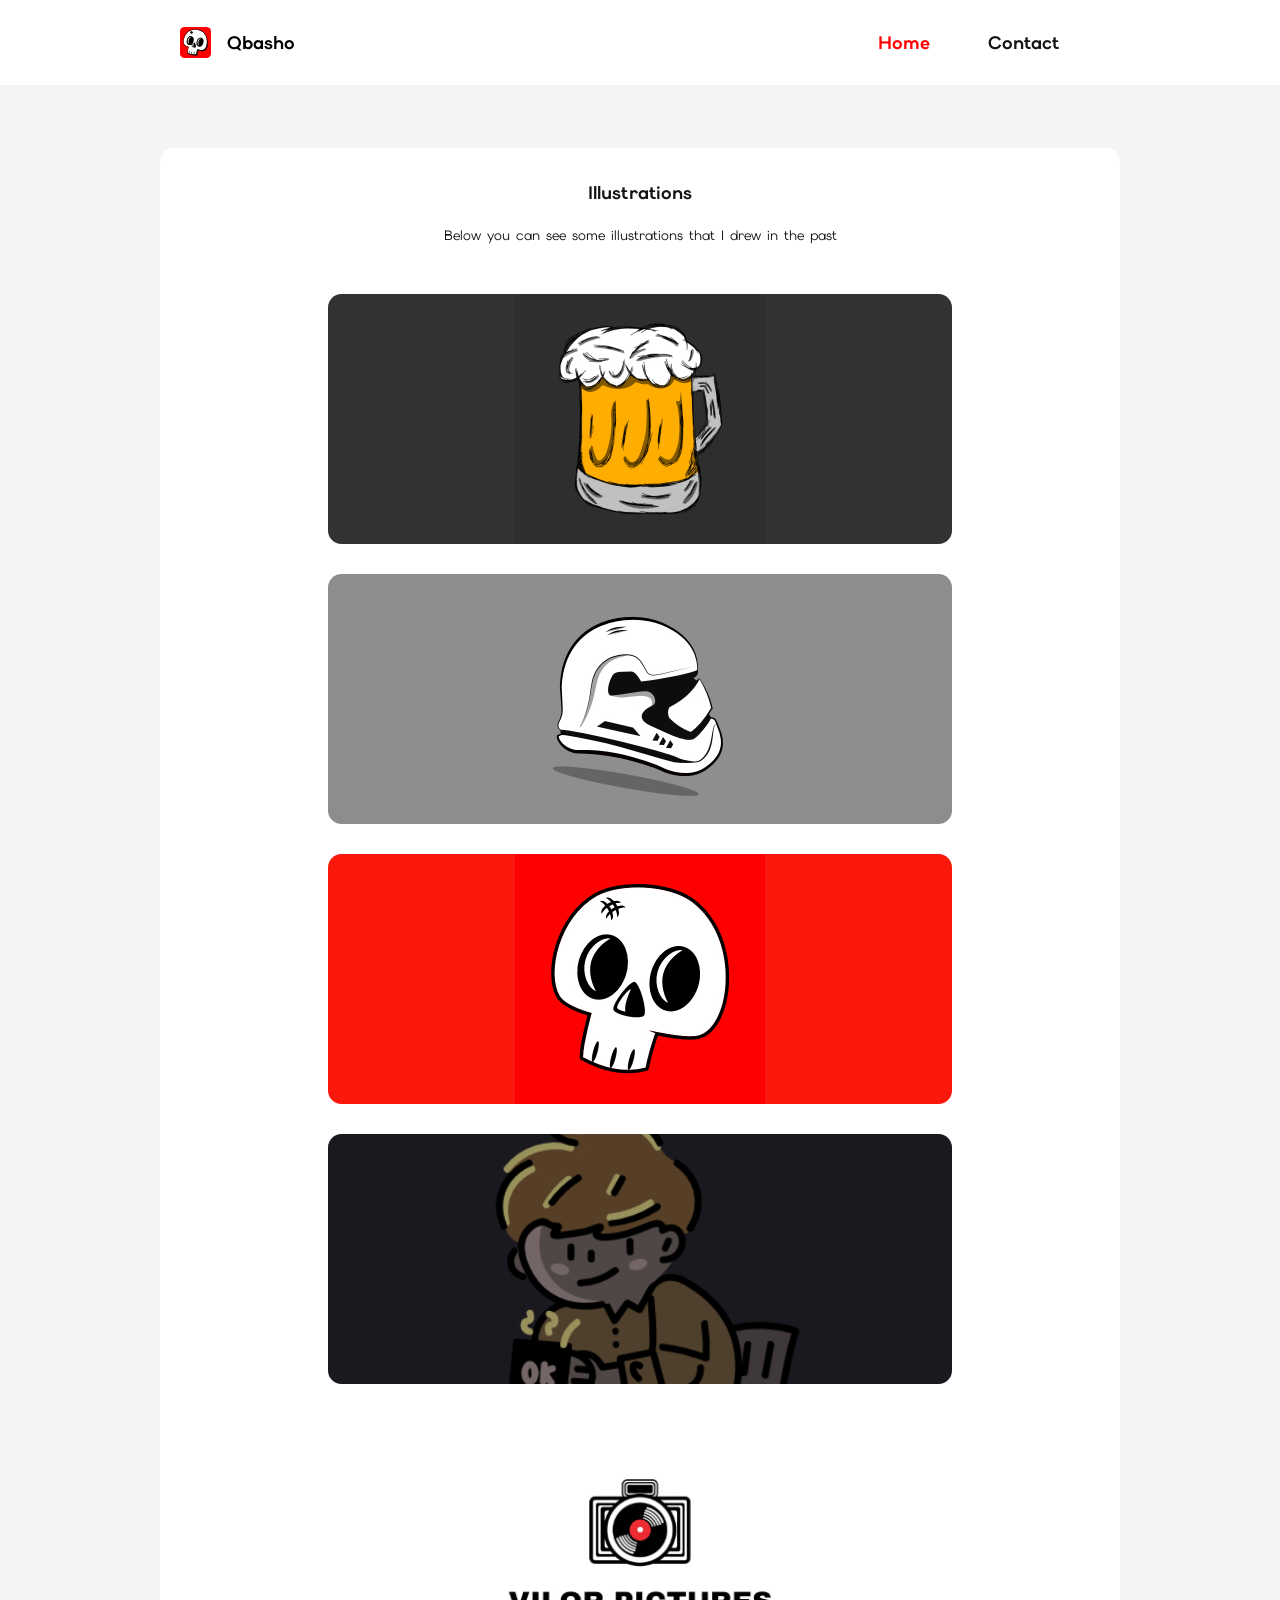
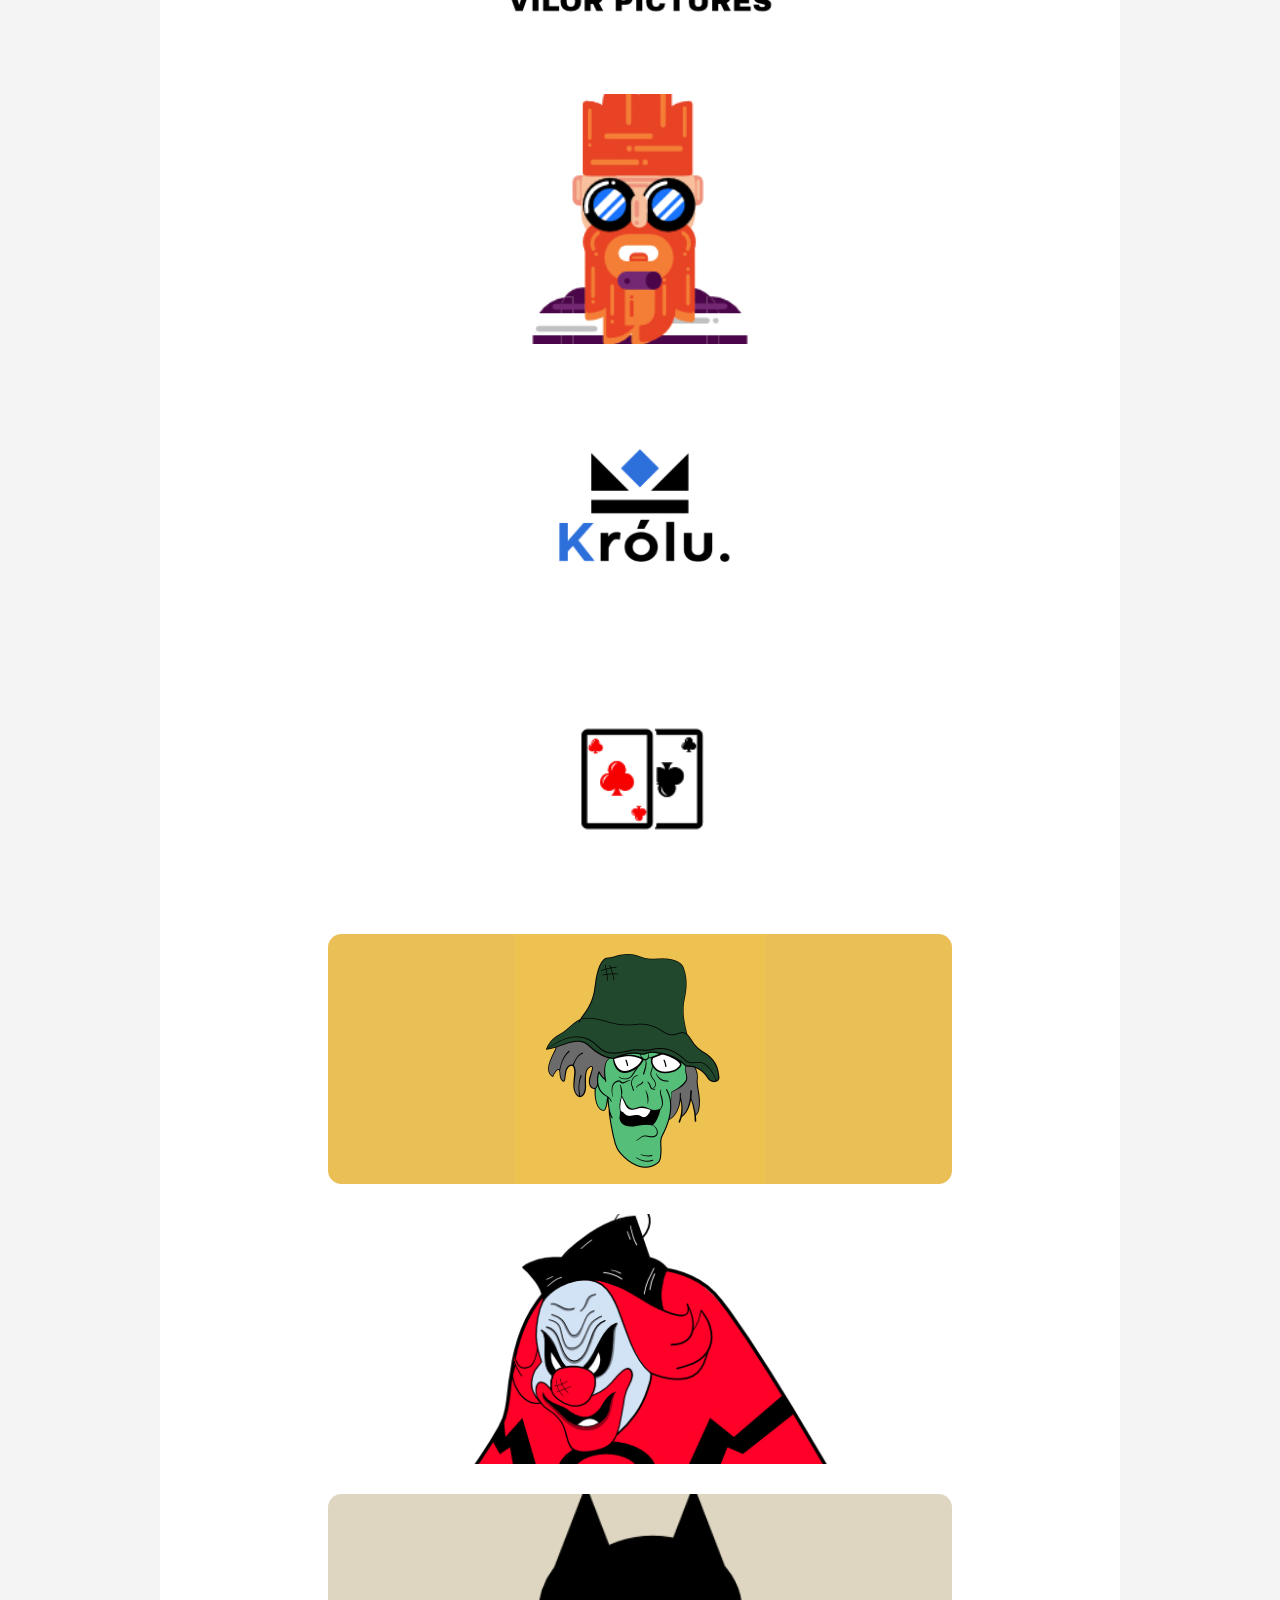
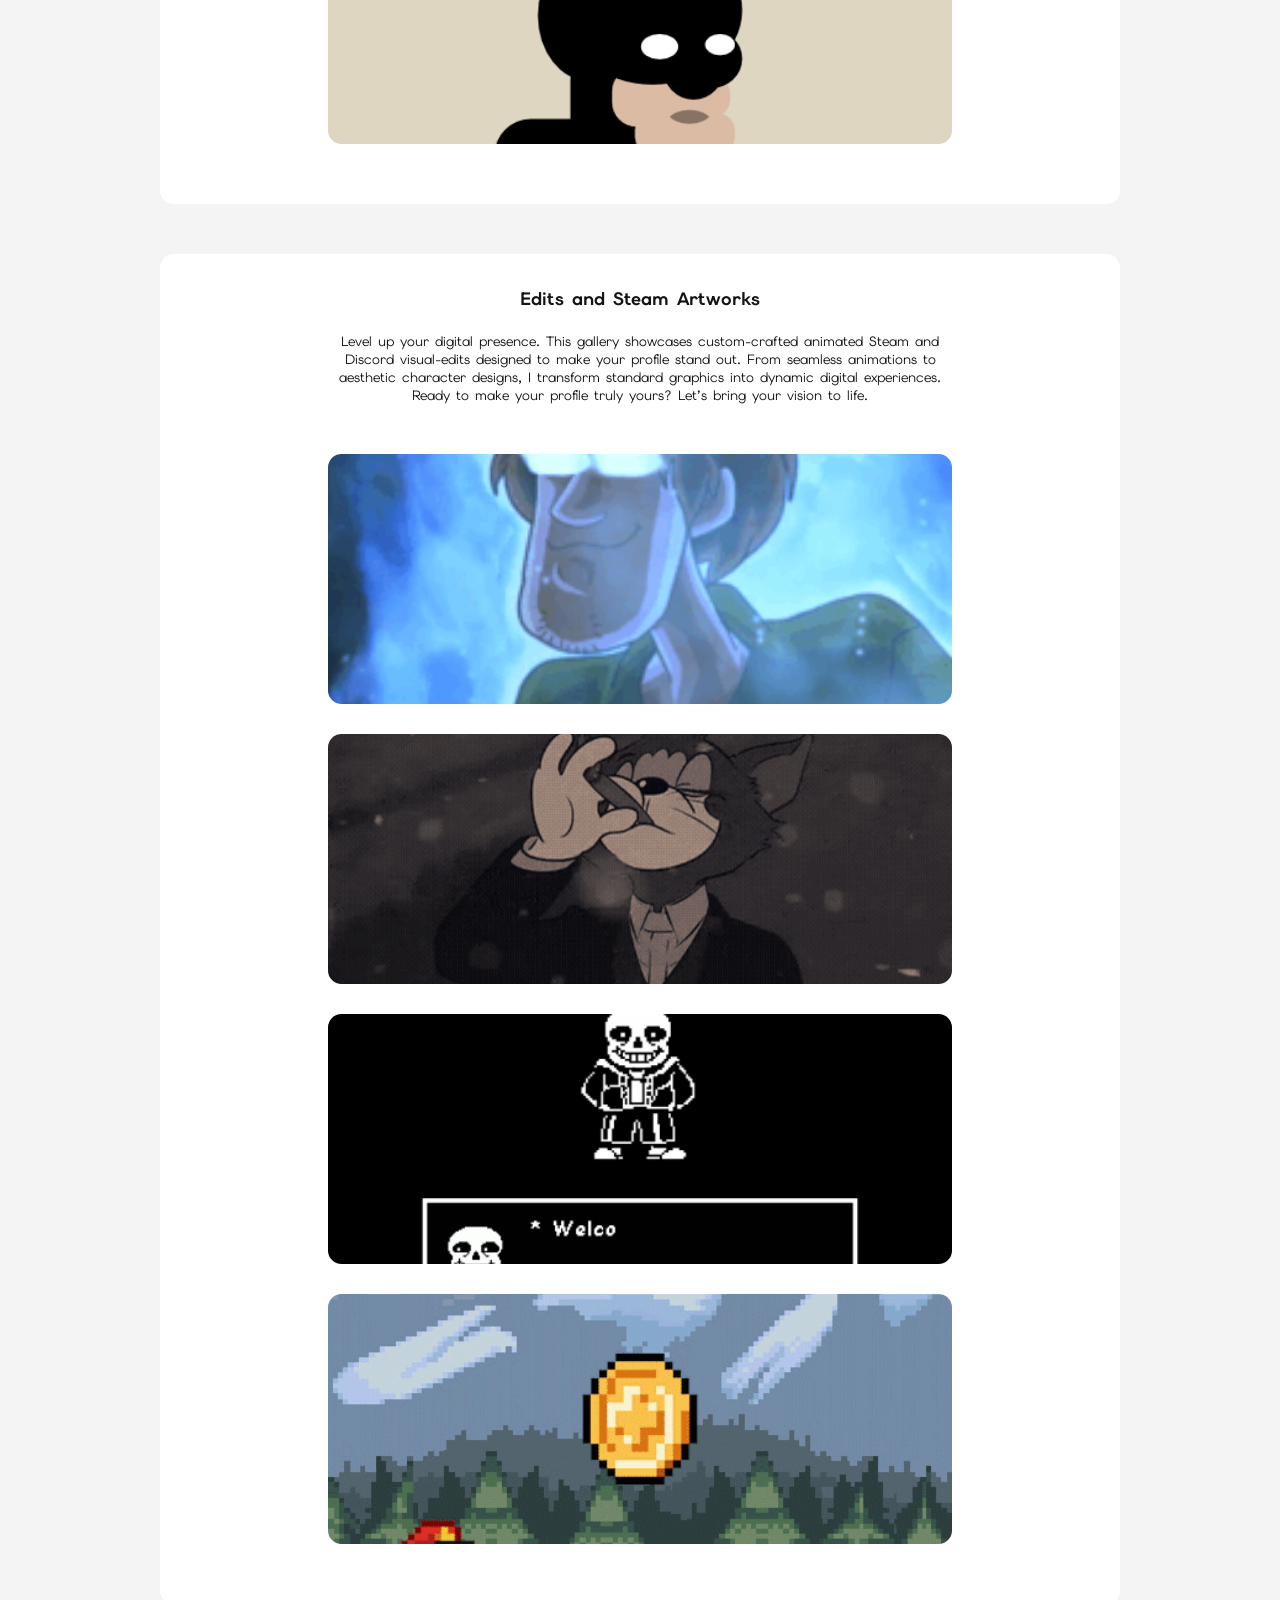
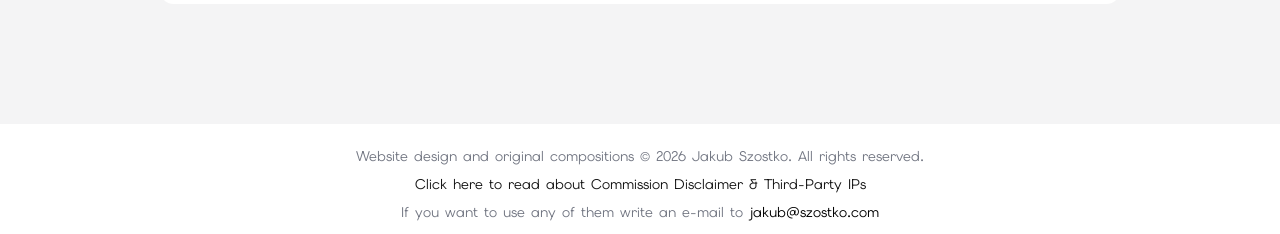
==== index.html @ fe302f58 "v1.0" ====
<!DOCTYPE html>
<html lang="en">
    <head>
        <title>Qbasho | Portfolio</title>
        <link rel="shortcut icon" href="./assets/icon2.svg">
        <link rel="preconnect" href="https://fonts.googleapis.com">
        <link rel="preconnect" href="https://fonts.gstatic.com" crossorigin>
        <link href="https://fonts.googleapis.com/css2?family=Elms+Sans:ital,wght@0,100..900;1,100..900&display=swap" rel="stylesheet">
        <link href="./assets/style.css" rel="stylesheet">
    </head>
    <body>
        <header class="header">
            <div class="brand-group">
                <img src="./assets/icon2.svg" class="logo">
                <a class="brand-name" style="font-weight: bold;">Qbasho</a>
            </div>
            <nav class="nav-links">
                <a class="navbar active margin" href="./index.html">Home</a>
                <a class="margin" href="./contact.html">Contact</a>
            </nav>
        </header>
        <div id="page-container">   
            <div id="content-wrap">
                <div class="background">
                    <h1 class="title">Illustrations</h1>
                    <p class="title">Below you can see some illustrations that I drew in the past</p>
                    <div class="album">
                        <img loading="lazy" src="./assets/album/beer.jpg" style="background-color: #323232; object-fit: contain;">
                        <img loading="lazy" src="./assets/album/stormtrooper.jpg" style="background-color: #8D8D8D; object-fit: contain;">
                        <img loading="lazy" src="./assets/album/qbasho.jpg" style="object-fit: contain; background-color: #FA170C;">
                        <img loading="lazy" src="./assets/album/ok.jpg">
                        <img loading="lazy" src="./assets/album/vilor.jpg">
                        <img loading="lazy" src="./assets/album/stevie.jpg">
                        <img loading="lazy" src="./assets/album/krolu.jpg">
                        <img loading="lazy" src="./assets/album/cards.jpg">
                        <img loading="lazy" src="./assets/album/Hyde.jpg" style="background-color: #EAC056; object-fit: contain;">
                        <img loading="lazy" src="./assets/album/claun.jpg">
                        <img loading="lazy" src="./assets/album/batman.jpg">
                    </div>
                </div>
                <div class="background">
                    <h1 class="title">Edits and Steam Artworks</h1>
                    <p class="title">Level up your digital presence. This gallery showcases custom-crafted animated Steam and Discord visual-edits designed to make your profile stand out. From seamless animations to aesthetic character designs, I transform standard graphics into dynamic digital experiences. Ready to make your profile truly yours? Let’s bring your vision to life.</p>
                    <div class="album">
                        <img loading="lazy"  src="./assets/album/shaggy.gif">
                        <img loading="lazy" src="./assets/album/Shelby_smoking.gif">
                        <img loading="lazy" src="./assets/album/SANS.gif">
                        <img loading="lazy" src="./assets/album/mario.gif">
                    </div>
                </div>
            </div>
        </div>
        <footer>
            <div>
                <p>Website design and original compositions &copy; 2026 Jakub Szostko. All rights reserved.</p>
                <a href="./disclaimer.html"><p>Click here to read about Commission Disclaimer & Third-Party IPs</p></a>
                <p>If you want to use any of them write an e-mail to <span id="mail" style="cursor: pointer;">jakub@szostko.com</span></p>
            </div>
        </footer>
    </body>
<script>
    // 2. The JavaScript Functionality
    const sendMailBtn = document.getElementById('mail');
    const emailElement = 'jakub@szostko.com';

    sendMailBtn.addEventListener('click', () => {
      const targetAddress = emailElement;
      const subjectLine = "Question from Website";
      const bodyText = "Hello Jakub,\n\nI am reaching out regarding...";
      const encodedSubject = encodeURIComponent(subjectLine);
      const encodedBody = encodeURIComponent(bodyText);
      if (targetAddress) {
        const mailtoUri = `mailto:${targetAddress}?subject=${encodedSubject}&body=${encodedBody}`;
        window.location.href = mailtoUri;
      } else {
        console.error("No email address found in the target div.");
      }
    });
  </script>
</html>
---- assets/style.css ----
*{
    padding: 0;
    margin: 0;
    box-sizing: border-box;
  font-family: "Elms Sans", sans-serif;
  font-optical-sizing: auto;
    scroll-behavior: smooth;
}
html{
    font-size: 20px;
}
body{
    overflow-x: hidden;
    background-color: #F4F4F5;

    color: #fff;
}

/*Header*/
.header{
    z-index: 99;
    position: sticky;
    top: 0;
    font-size: 0.85rem;
    width: 100%;
    padding: 1vh 50vh 1vh 50vh;
    display: flex;
    justify-content: space-between;
    background: #fff;
    backdrop-filter: blur(10px);
    align-items: center;
}
.nav-links {
  display: flex;
  gap: 2vh;
  font-weight: bold;
}
.active{
    color: red;
}
.brand-group {
  display: flex;
  align-items: center;
  gap: 12px;
  margin-right: 5vh;
}
.logo {
  height: 3.4vh; 
  width: auto;
    border-radius: 0.5vh;
}
.brand-name{
    margin-left: 0.5vh;
    color: #000;
}
a{
    text-decoration: none;
    color: #141414;
}
.header a{
    transition-duration: 0.4s;
}
.header .margin{
    margin-right: 40px;
}
/*Header*/
#page-container {
    position: relative;
    min-height: 100vh;
    margin-top: 0.5vh;
  }
  #content-wrap {
    padding-top: 1vh;
    padding-bottom: 3.5rem;
  }
  .background{  
    background-color: #fff;
    border-radius: 1.5vh;
    max-width: 75%;
    margin: 50px auto 50px;
        padding: 10px 0px 10px 0;
  }
.background h1{
    color: #141414;
    width: 65%;
    margin: 2.5vh auto 2.5vh;
    font-size: 3vh;
    text-align: center;
  }
  .background p{
    color: #141414;
    width: 65%;
    margin: 0.1vh auto 0.1vh;
    font-size: 1.5vh;
    text-align: center;
  }
    .background-mail{  
    background-color: #fff;
    border-radius: 1.5vh;
    max-width: 75%;
    margin: 1vh auto 1vh;
        padding: 10px 0px 10px 0;
  }
      .background-mail h1{  
    color: #141414;
    width: 85%;
    margin: 2.5vh auto 2.5vh;
    font-size: 3vh;
    text-align: center;
  }
      .background-mail p{  
    color: #141414;
    width: 85%;
    margin: 0.1vh auto 0.1vh;
    font-size: 2vh;
    text-align: center;
  }
   .mail {  
    background-color: #000;
    color: #fff;
    border-radius: 1.5vh;
    width: 65%;
    text-align: center;
    max-width: 75%;
    margin: 5vh auto 5vh;
        padding: 10px 0px 10px 0;
        font-size: 3vh;
  }
    .mail:hover{  
    background-color: #226122;
    cursor: pointer;
    transition: background-color 250ms linear;
}
    .mail.sent{  
    background-color: #175828;
    cursor: pointer; 
}
.album{
    width: 65%;
    display: grid;
    grid-gap: 30px;
    margin: 50px auto 50px;
    grid-template-columns: repeat(auto-fit, minmax(300px,1fr));
}

.album div{
    border-radius: 10px;
    background-color: #ffffff;
    width: 100%;
    height: 100%;
    align-self: center;
    text-align: center;
}
.album p{
    align-self: center;
}
.album img{
    object-fit:cover;
    object-position: center;
    width: 100%;
    height: 350px;
    transition: .4s;
    border-radius:1.5vh ;
}
footer{
    background-color: #fff;
    color: #737783;
    font-size: 0.7rem;
    width: 100%;
    padding:1%;
    align-items: center;
    justify-content: center;
    text-align: center;
    position:static;
    bottom: 0;
    cursor:default;
}
footer p{
    margin-top: 10px;
}
footer span{
    color: #000;
}

/*Responsive atributes for devices*/
@media all and (min-device-width: 3840px){
    .header{
        font-size: 2rem;
    }
    .album{
        width: 65%;
        display: grid;
        grid-gap: 2rem;
        margin: 2.1rem auto 2.1rem;
        grid-template-columns: repeat(auto-fit, minmax(30rem,1fr));
    }
    .album img{
        height: 550px ;
    }

      .background-mail{  
    background-color: #fff;
    border-radius: 1.5vh;
    max-width: 75%;
    margin: 1vh auto 1vh;
        padding: 10px 0px 10px 0;
  }
      .background-mail h1{  
    color: #141414;
    width: 85%;
    margin: 2.5vh auto 2.5vh;
    font-size: 3vh;
    text-align: center;
  }
      .background-mail p{  
    color: #141414;
    width: 85%;
    margin: 0.1vh auto 0.1vh;
    font-size: 2vh;
    text-align: center;
  }
   .mail {  
    background-color: #000;
    color: #fff;
    border-radius: 1.5vh;
    width: 65%;
    text-align: center;
    max-width: 75%;
    margin: 5vh auto 5vh;
        padding: 10px 0px 10px 0;
        font-size: 3vh;
  }
    footer{
        font-size: 1.6rem;
    }
}
@media all and (min-device-width: 1901px)and (max-width:3830px){
    .album{
        width: 85%;
        display: grid;
        grid-gap: 30px;
        margin: 50px auto 50px;
        grid-template-columns: repeat(auto-fit, minmax(400px,1fr));
    }
    .album img{
        height: 300px ;
    }
   .background h1{
        font-size: 2vh;
    }
      .background-mail{  
    background-color: #fff;
    border-radius: 1.5vh;
    max-width: 55%;
    margin: 1vh auto 1vh;
        padding: 10px 0px 10px 0;
  }
      .background-mail h1{  
    color: #141414;
    width: 55%;
    margin: 2.5vh auto 2.5vh;
    font-size: 2vh;
    text-align: center;
  }
      .background-mail p{  
    color: #141414;
    width: 85%;
    margin: 0.1vh auto 0.1vh;
    font-size: 1.5vh;
    text-align: center;
  }
   .mail {  
    background-color: #000;
    color: #fff;
    border-radius: 1.5vh;
    text-align: center;
    max-width: 35%;
    margin: 5vh auto 5vh;
        padding: 10px 0px 10px 0;
        font-size: 2vh;
  }
}
@media all and (max-width: 1301px)and (max-width: 1900px){
          .header{
    font-size: 2vh;
    padding: 3vh 30vh 3vh 30vh;
    }
    .album img{
        height: 250px ;
    }
        .background h1{
        font-size: 2vh;
    }
    .background-mail{  
    background-color: #fff;
    border-radius: 1.5vh;
    max-width: 55%;
    margin: 1vh auto 1vh;
        padding: 10px 0px 10px 0;
  }
      .background-mail h1{  
    color: #141414;
    width: 55%;
    margin: 2.5vh auto 2.5vh;
    font-size: 2vh;
    text-align: center;
  }
      .background-mail p{  
    color: #141414;
    width: 55%;
    margin: 0.1vh auto 0.1vh;
    font-size: 1.5vh;
    text-align: center;
  }
   .mail {  
    background-color: #000;
    color: #fff;
    border-radius: 1.5vh;
    text-align: center;
    max-width: 35%;
    margin: 5vh auto 5vh;
        padding: 10px 0px 10px 0;
        font-size: 2vh;
  }
}
@media all and (max-device-width: 1300px){
      .header{
    font-size: 2vh;
    padding: 3vh 20vh 3vh 20vh;
    }
    .album img{
        height: 250px ;
    }
        .background-mail{  
    background-color: #fff;
    border-radius: 1.5vh;
    max-width: 55%;
    margin: 1vh auto 1vh;
        padding: 10px 0px 10px 0;
  }
      .background-mail h1{  
    color: #141414;
    width: 75%;
    margin: 2.5vh auto 2.5vh;
    font-size: 2vh;
    text-align: center;
  }
      .background-mail p{  
    color: #141414;
    width: 75%;
    margin: 0.1vh auto 0.1vh;
    font-size: 1.5vh;
    text-align: center;
  }
   .mail {  
    background-color: #000;
    color: #fff;
    border-radius: 1.5vh;
    text-align: center;
    max-width: 35%;
    margin: 5vh auto 5vh;
        padding: 10px 0px 10px 0;
        font-size: 2vh;
  }
}
@media all and (max-device-width: 1200px){
      .header{
    font-size: 2rem;
    padding: 3vh 10vh 3vh 10vh;
    }
    .album img{
        height: 250px ;
    }
            .background-mail{  
    background-color: #fff;
    border-radius: 1.5vh;
    max-width: 85%;
    margin: 1vh auto 1vh;
        padding: 10px 0px 10px 0;
  }
      .background-mail h1{  
    color: #141414;
    width: 85%;
    margin: 2.5vh auto 2.5vh;
    font-size: 2.5vh;
    text-align: center;
  }
      .background-mail p{  
    color: #141414;
    width: 85%;
    margin: 0.1vh auto 0.1vh;
    font-size: 2vh;
    text-align: center;
  }
   .mail {  
    background-color: #000;
    color: #fff;
    border-radius: 1.5vh;
    text-align: center;
    max-width: 55%;
    margin: 5vh auto 5vh;
        padding: 10px 0px 10px 0;
        font-size: 2.5vh;
  }
}
@media all and (max-device-width: 1023px){
      .header{
    font-size: 1.3rem;
    padding: 1vh 8vh 1vh 10vh;
    }
    .album img{
        height: 250px ;
    }

}
@media all and (max-device-width: 768px){
        .header{
    padding: 1vh 8vh 1vh 10vh;
    font-size: 1.3rem;
    }
    .album img{
        height: 250px ;
    }
    .background-mail{  
    background-color: #fff;
    border-radius: 1.5vh;
    max-width: 85%;
    margin: 1vh auto 1vh;
        padding: 10px 0px 10px 0;
  }
      .background-mail h1{  
    color: #141414;
    width: 85%;
    margin: 2.5vh auto 2.5vh;
    font-size: 3vh;
    text-align: center;
  }
      .background-mail p{  
    color: #141414;
    width: 85%;
    margin: 0.1vh auto 0.1vh;
    font-size: 2vh;
    text-align: center;
  }
   .mail {  
    background-color: #000;
    color: #fff;
    border-radius: 1.5vh;
    text-align: center;
    max-width: 55%;
    margin: 5vh auto 5vh;
        padding: 10px 0px 10px 0;
        font-size: 3vh;
  }
}
@media all and (max-device-width: 488px){
    .header{
    font-size: 2rem;
    padding: 3vh 5vh 3vh 5vh;
    }
    .background{
        max-width: 85%;
    }
    .album img{
        height: 30rem ;
    }
    .album{
        width: 85%;
                grid-template-columns: repeat(auto-fit, minmax(30rem,1fr));
    }
    footer{
        font-size: 0.8rem;
    }
}
@media all and (max-device-width: 319px){
    .album img{
        height: 250px ;
    }
}
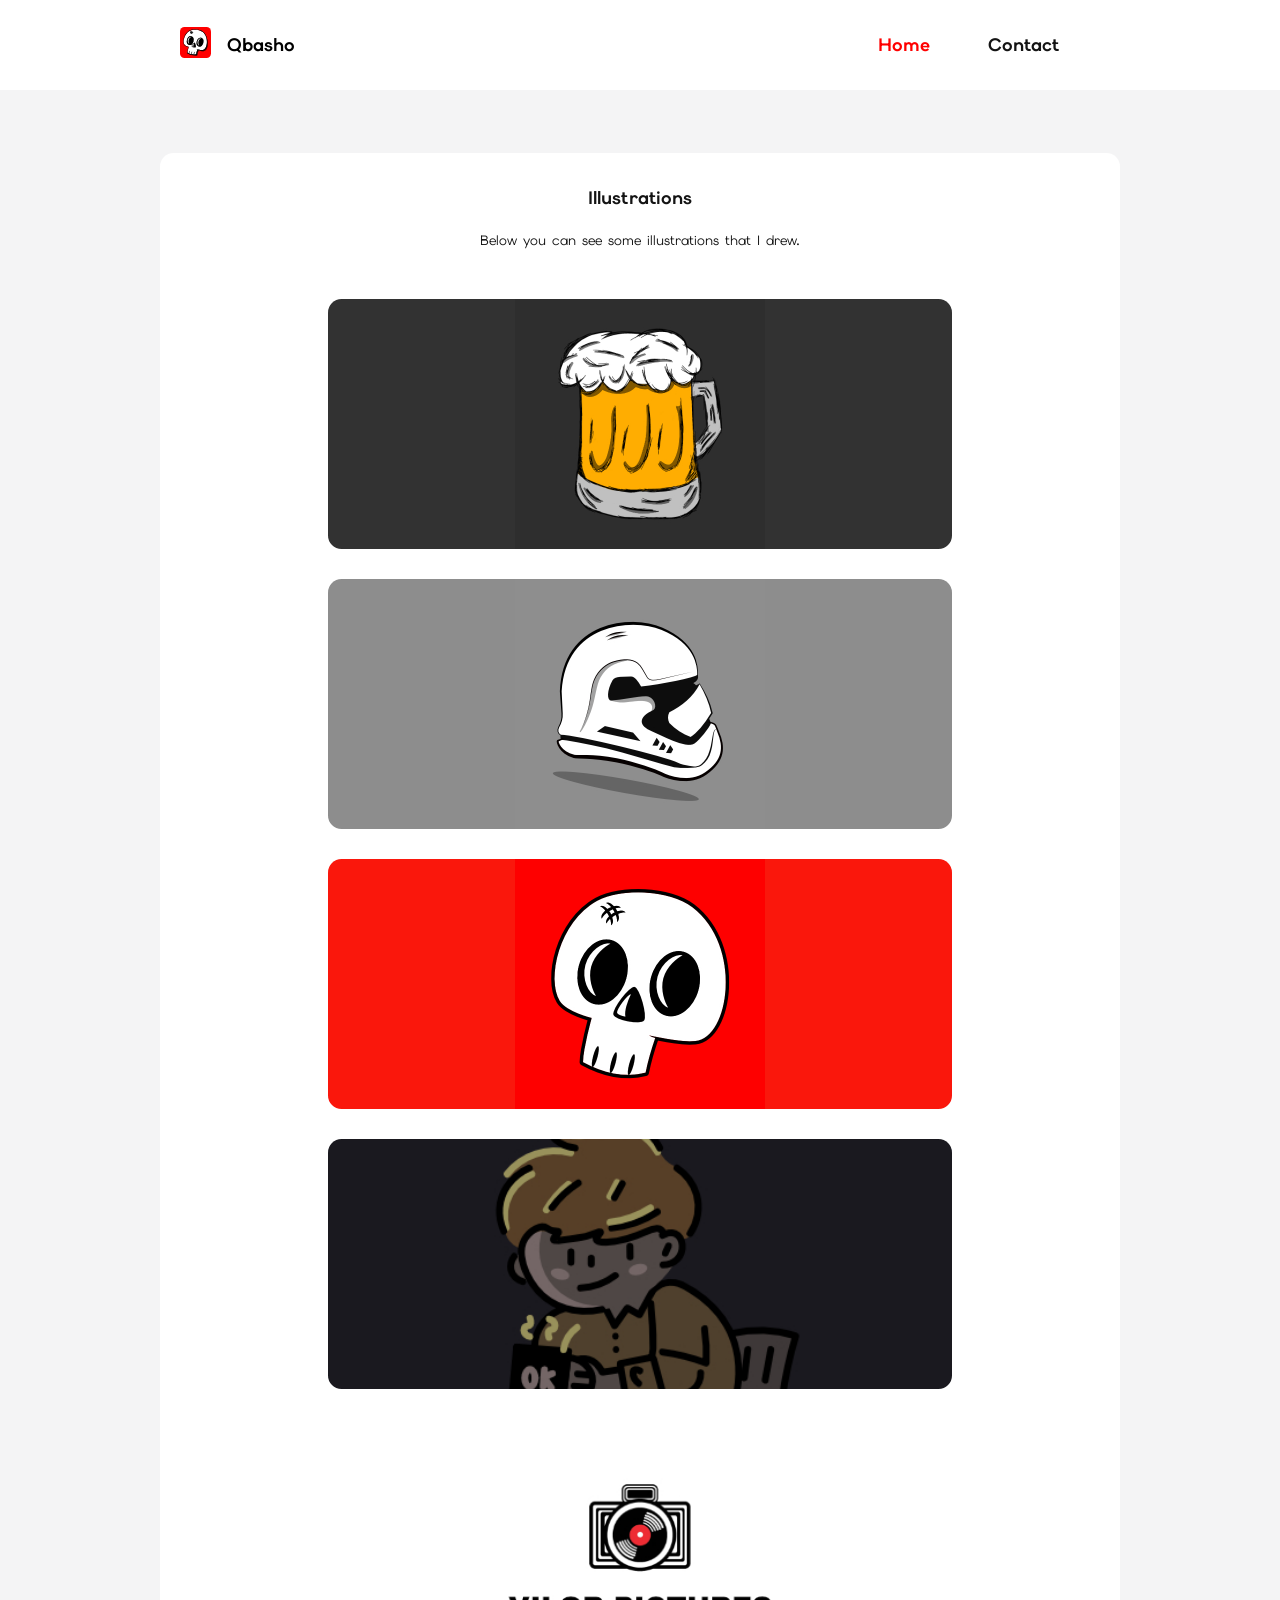
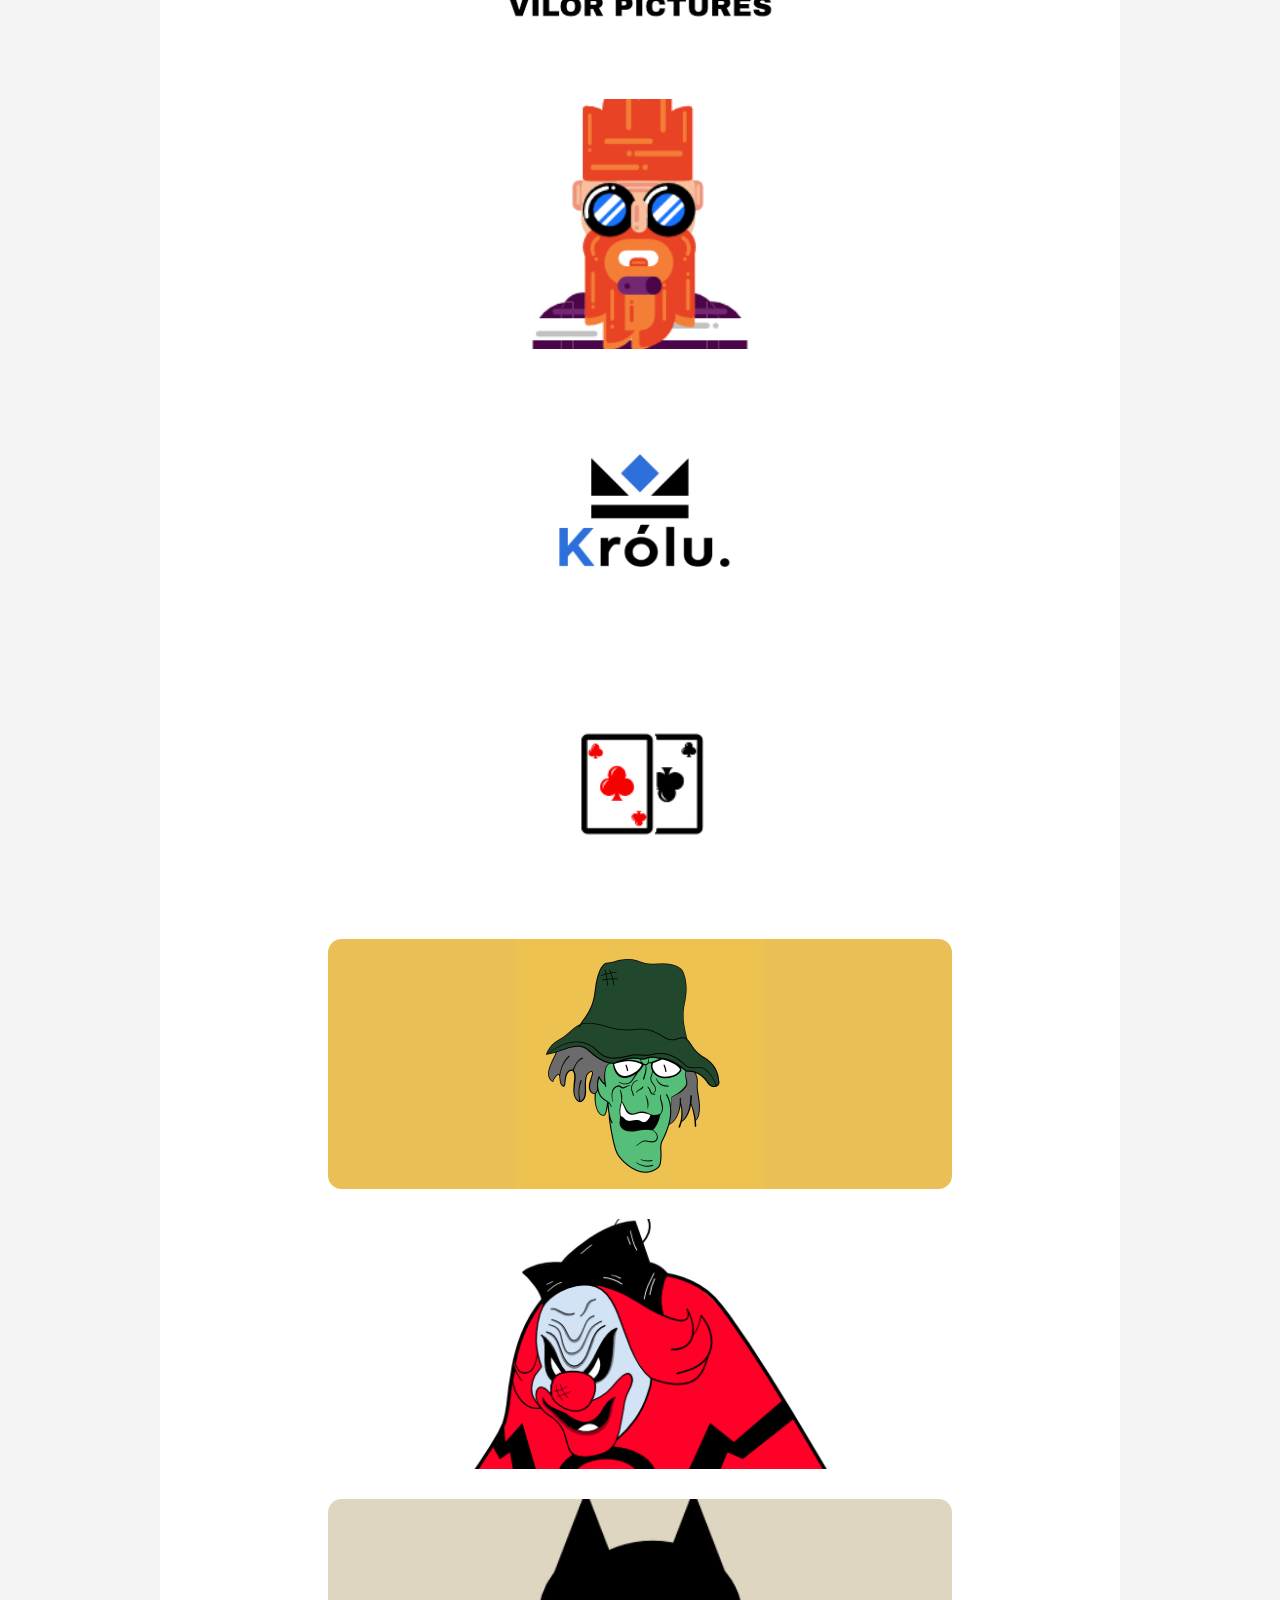
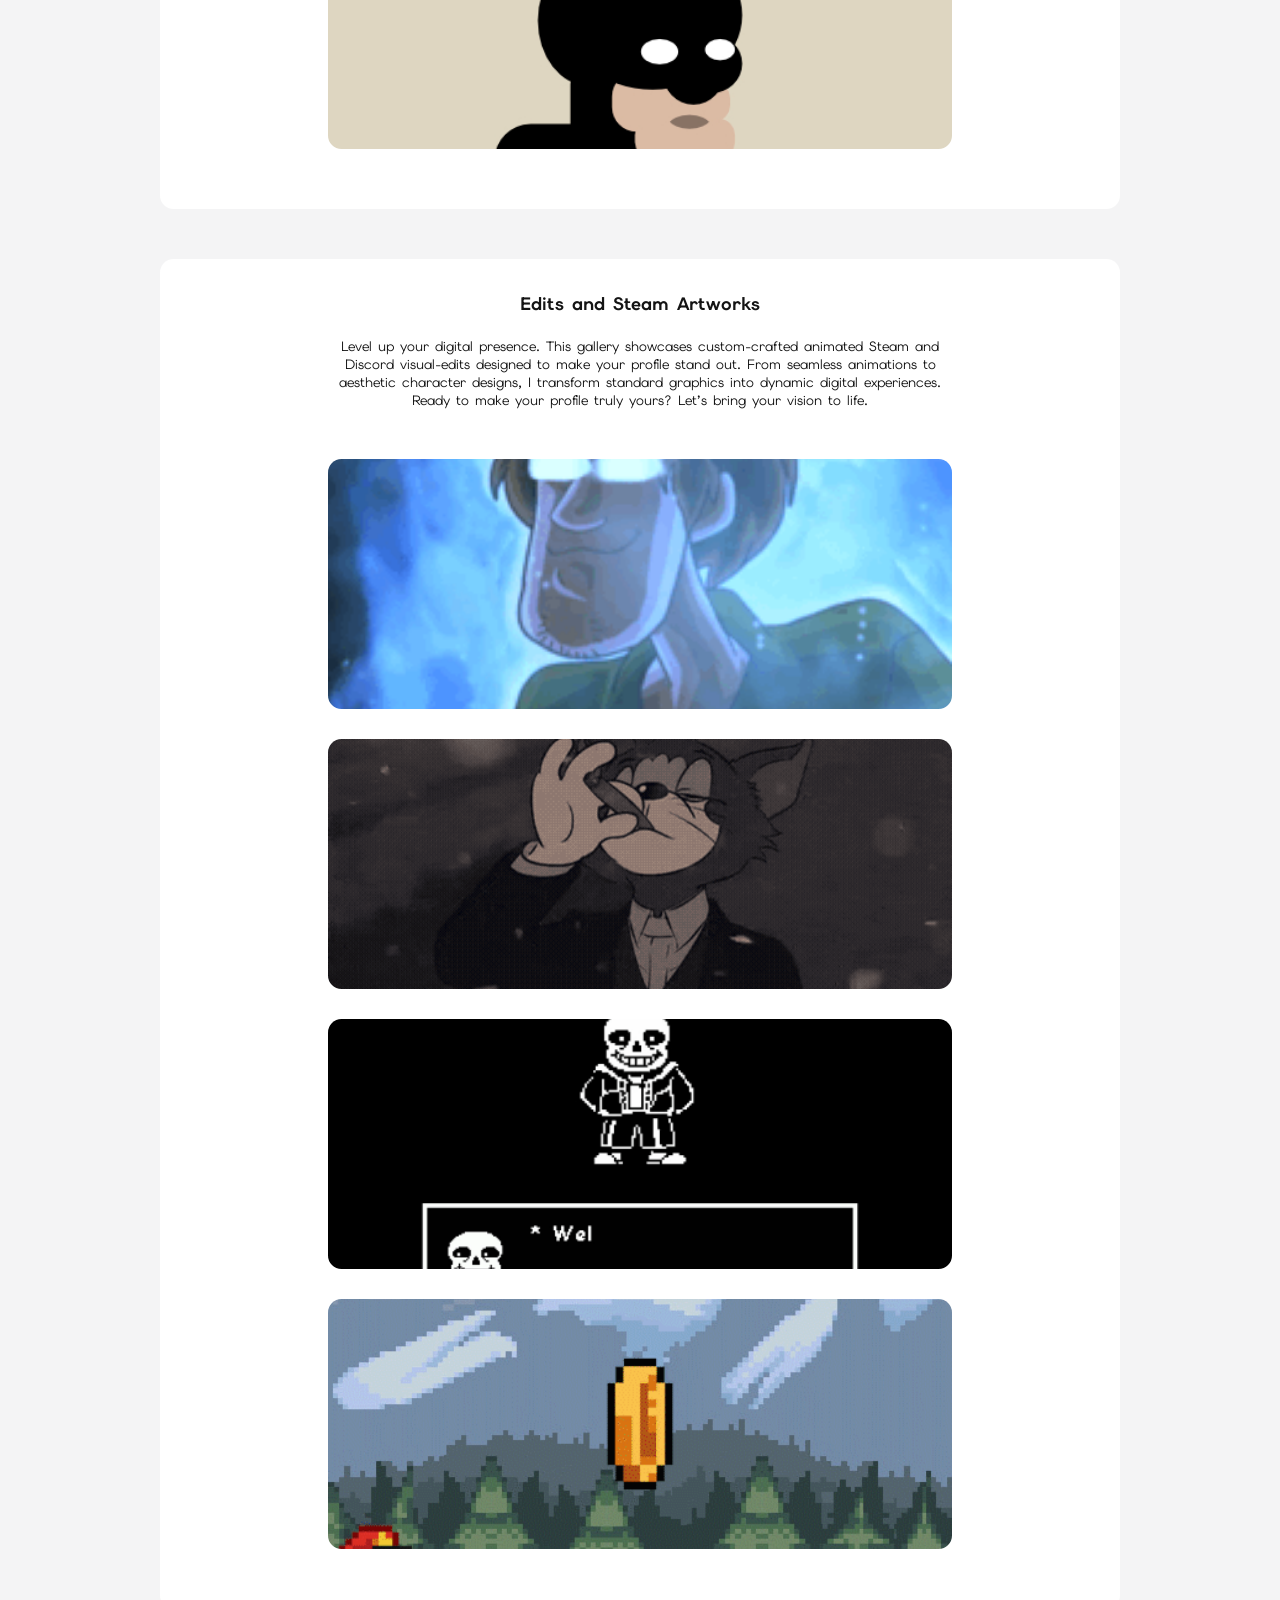
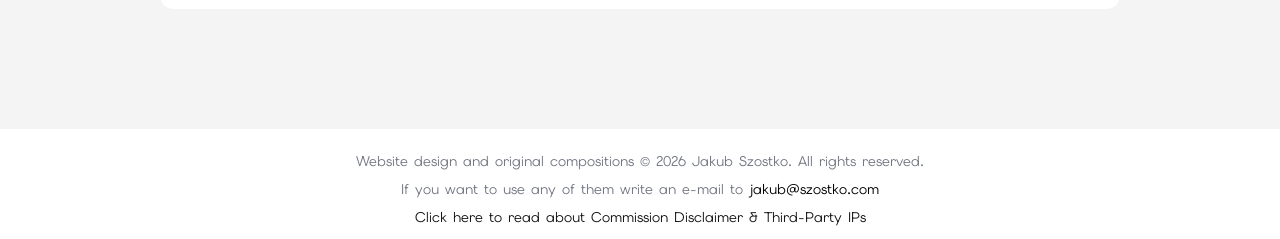
==== commit 74aabdb5: "v1.1" ====
--- a/index.html
+++ b/index.html
@@ -11,7 +11,7 @@
     <body>
         <header class="header">
             <div class="brand-group">
-                <img src="./assets/icon2.svg" class="logo">
+                <a href="./index.html"><img src="./assets/icon2.svg" class="logo"></a>
                 <a class="brand-name" style="font-weight: bold;">Qbasho</a>
             </div>
             <nav class="nav-links">
@@ -23,7 +23,7 @@
             <div id="content-wrap">
                 <div class="background">
                     <h1 class="title">Illustrations</h1>
-                    <p class="title">Below you can see some illustrations that I drew in the past</p>
+                    <p class="title">Below you can see some illustrations that I drew.</p>
                     <div class="album">
                         <img loading="lazy" src="./assets/album/beer.jpg" style="background-color: #323232; object-fit: contain;">
                         <img loading="lazy" src="./assets/album/stormtrooper.jpg" style="background-color: #8D8D8D; object-fit: contain;">
@@ -50,31 +50,28 @@
                 </div>
             </div>
         </div>
-        <footer>
-            <div>
-                <p>Website design and original compositions &copy; 2026 Jakub Szostko. All rights reserved.</p>
-                <a href="./disclaimer.html"><p>Click here to read about Commission Disclaimer & Third-Party IPs</p></a>
-                <p>If you want to use any of them write an e-mail to <span id="mail" style="cursor: pointer;">jakub@szostko.com</span></p>
-            </div>
-        </footer>
+        <div id="footer-placeholder"></div>
+        <script>
+            function initMailButton() {
+                const sendMailBtn = document.getElementById('mail');
+                    if (sendMailBtn) {
+                        sendMailBtn.addEventListener('click', () => {
+                            const targetAddress = 'jakub@szostko.com';
+                            const subjectLine = "Question from Website";
+                            const bodyText = "Hello Jakub,\n\nI am reaching out regarding...";
+                            
+                            const mailtoUri = `mailto:${targetAddress}?subject=${encodeURIComponent(subjectLine)}&body=${encodeURIComponent(bodyText)}`;
+                            window.location.href = mailtoUri;
+                        });
+                    }
+            }
+            fetch('footer.html')
+                .then(response => response.text())
+                .then(data => {
+                    document.getElementById('footer-placeholder').innerHTML = data;
+                    initMailButton(); 
+                })
+                .catch(error => console.error('Wystąpił błąd:', error));
+        </script>
     </body>
-<script>
-    // 2. The JavaScript Functionality
-    const sendMailBtn = document.getElementById('mail');
-    const emailElement = 'jakub@szostko.com';
-
-    sendMailBtn.addEventListener('click', () => {
-      const targetAddress = emailElement;
-      const subjectLine = "Question from Website";
-      const bodyText = "Hello Jakub,\n\nI am reaching out regarding...";
-      const encodedSubject = encodeURIComponent(subjectLine);
-      const encodedBody = encodeURIComponent(bodyText);
-      if (targetAddress) {
-        const mailtoUri = `mailto:${targetAddress}?subject=${encodedSubject}&body=${encodedBody}`;
-        window.location.href = mailtoUri;
-      } else {
-        console.error("No email address found in the target div.");
-      }
-    });
-  </script>
 </html>
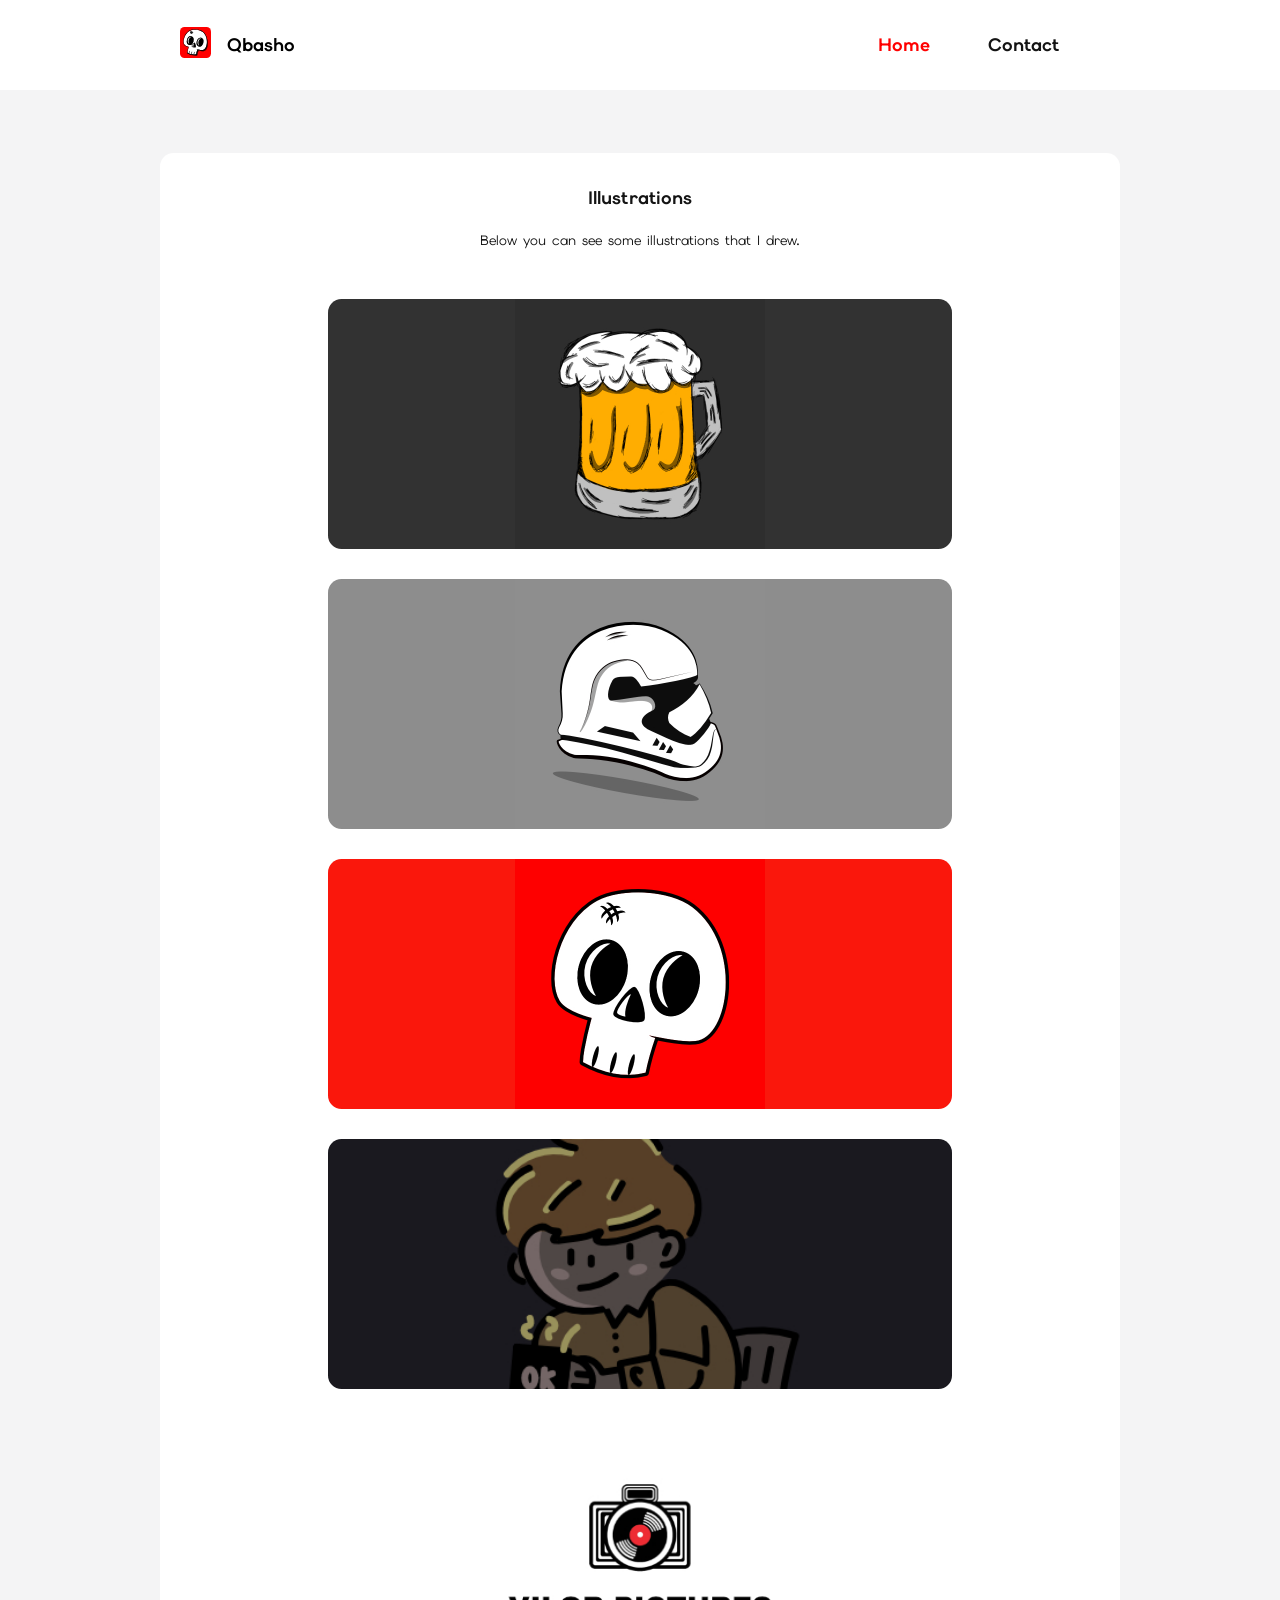
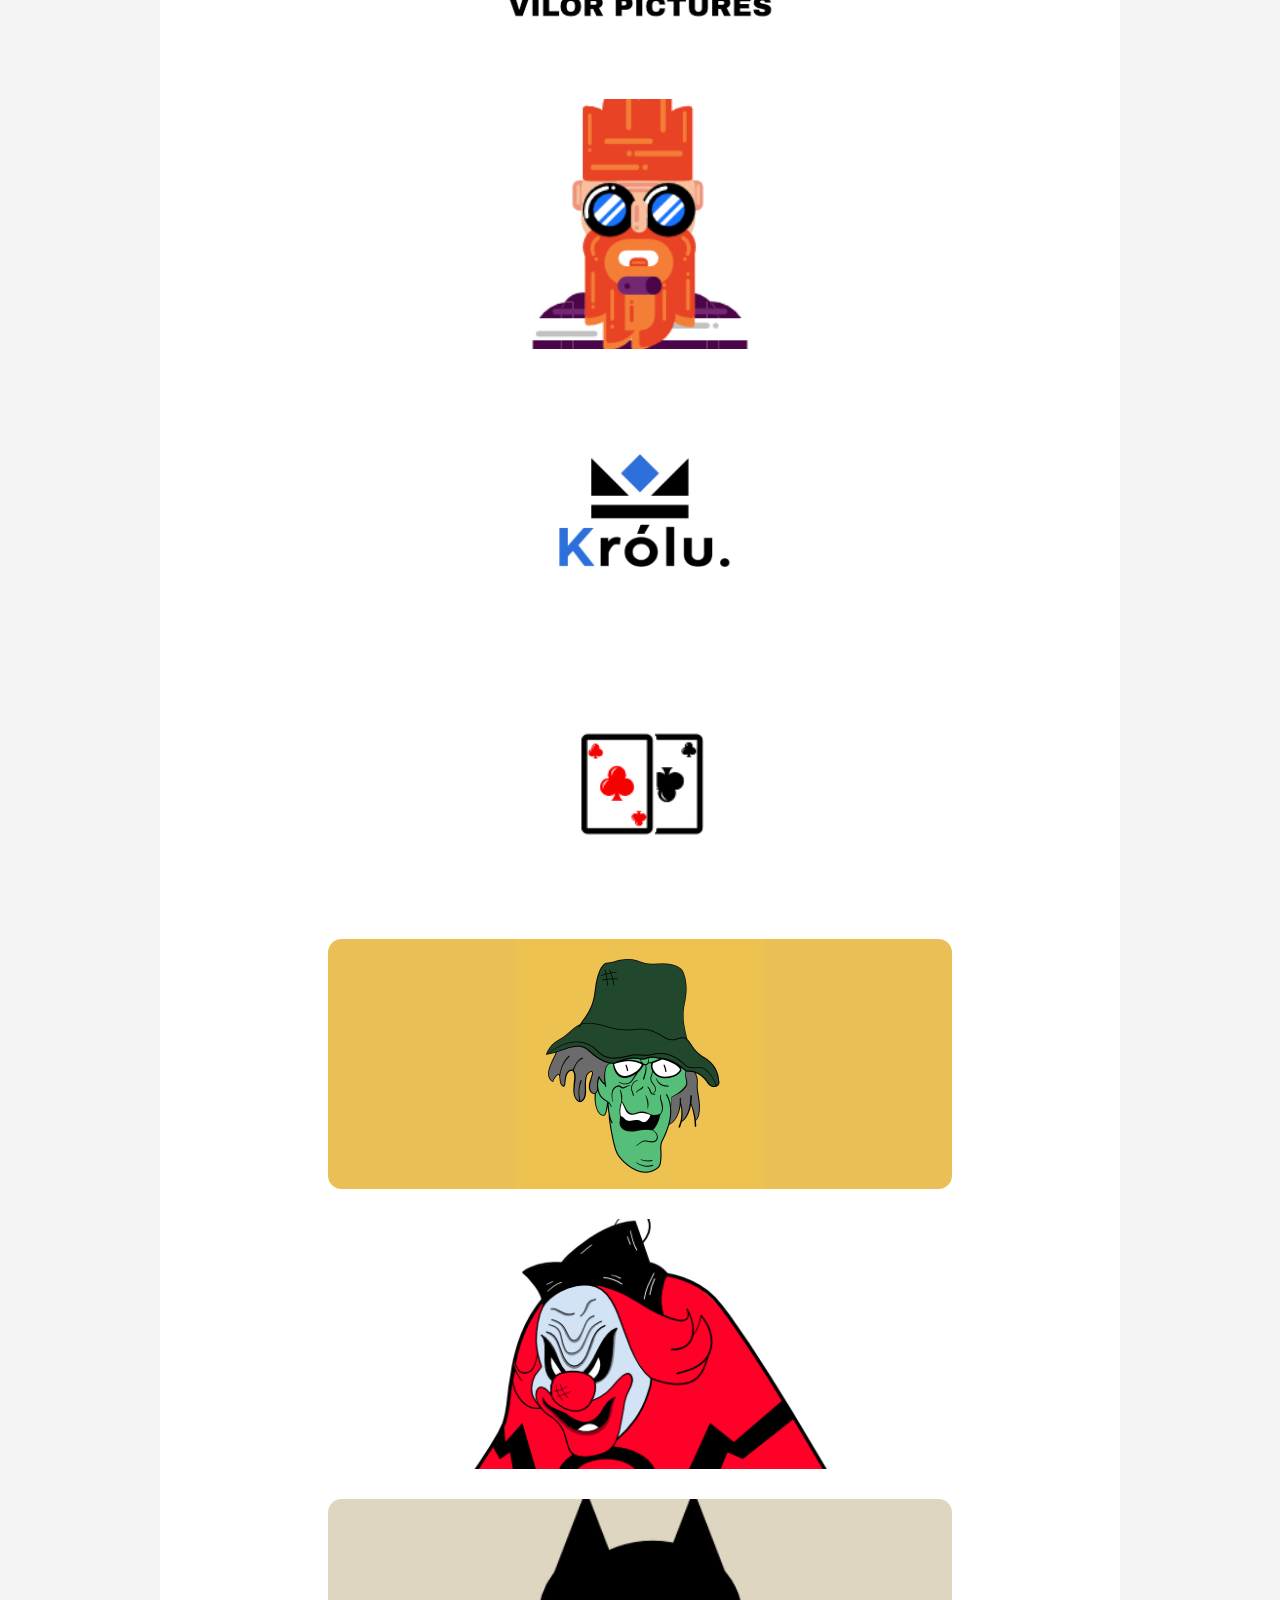
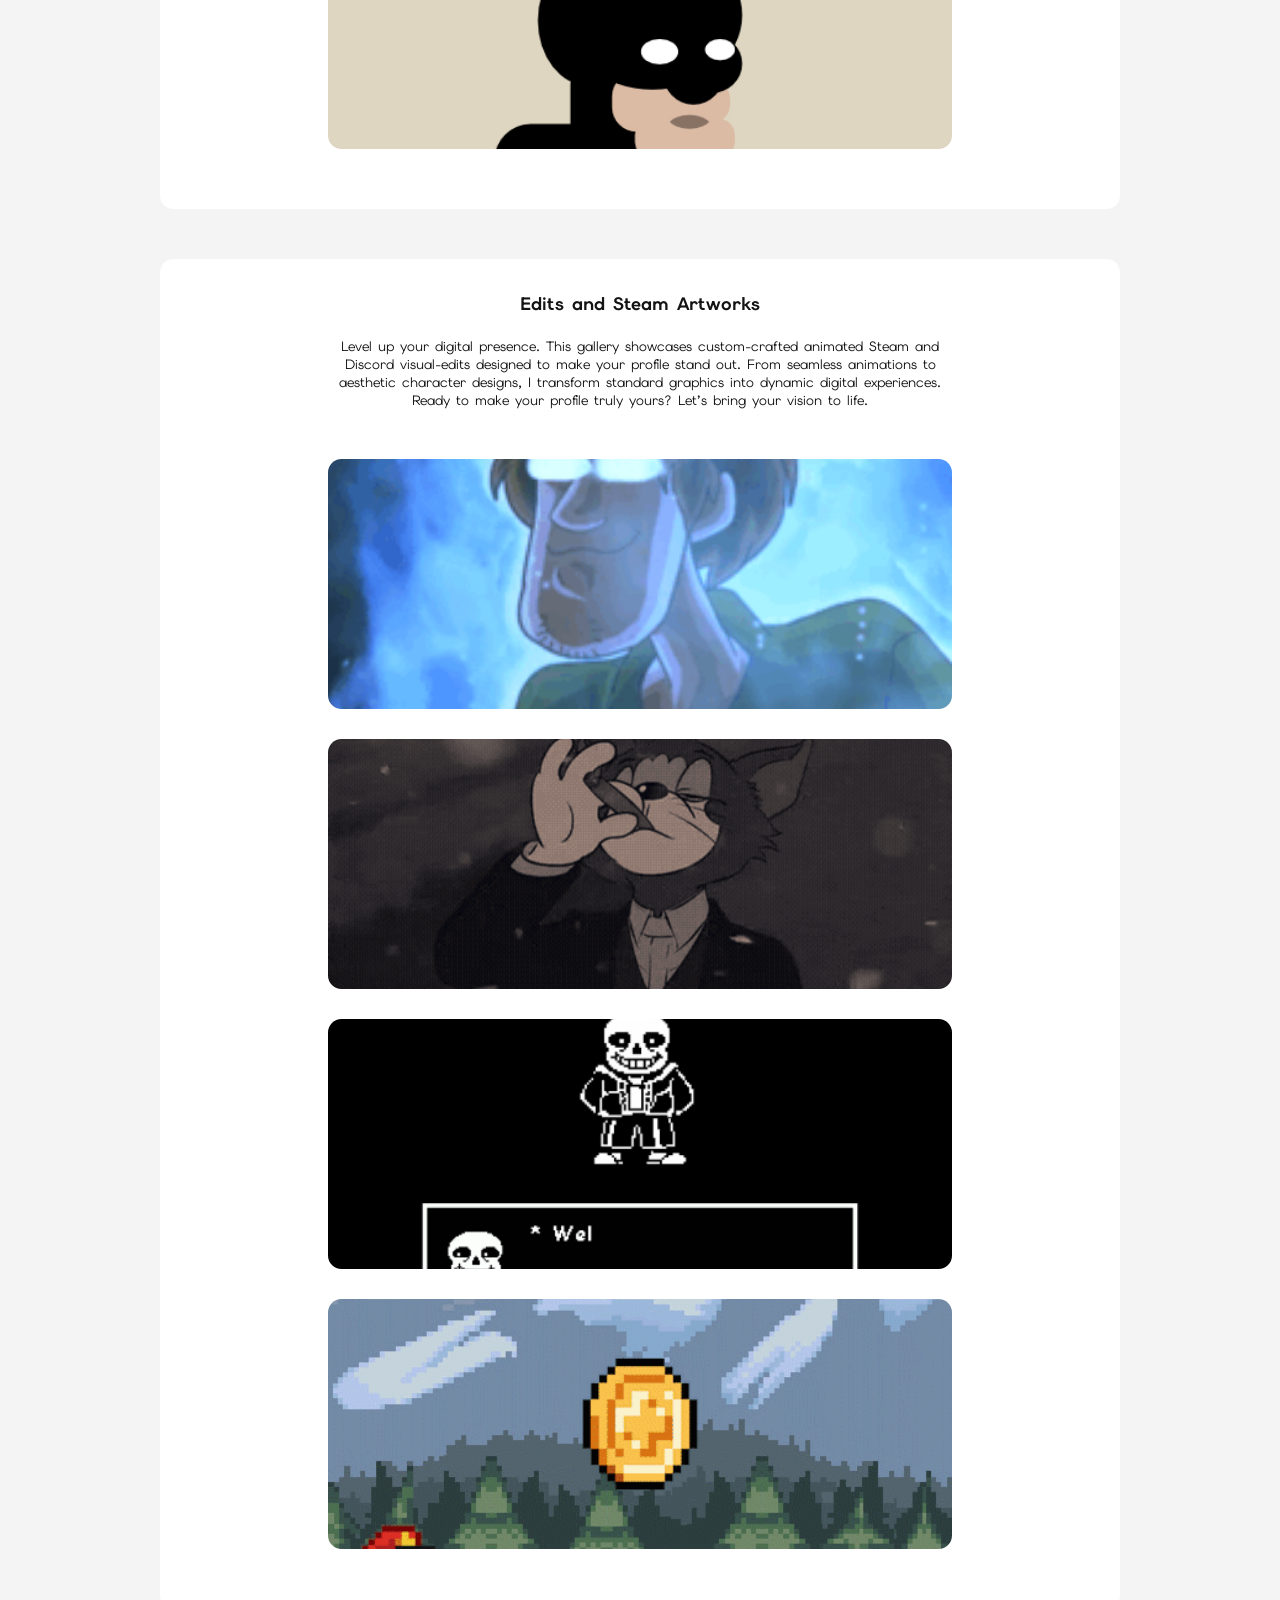
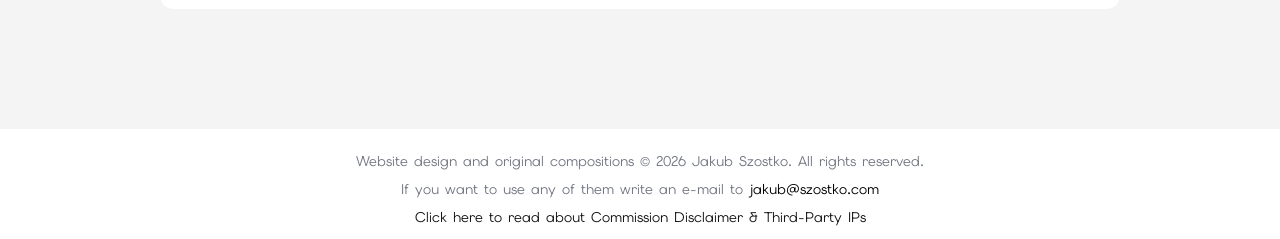
==== commit 5730c691: "V1.4" ====
--- a/index.html
+++ b/index.html
@@ -51,27 +51,37 @@
             </div>
         </div>
         <div id="footer-placeholder"></div>
-        <script>
-            function initMailButton() {
-                const sendMailBtn = document.getElementById('mail');
-                    if (sendMailBtn) {
-                        sendMailBtn.addEventListener('click', () => {
+             <script>
+            function initMailButtons() {
+                const buttonIds = ['mail', 'mail2'];
+                
+                buttonIds.forEach(id => {
+                    const sendMailBtn = document.getElementById(id);
+                    if (sendMailBtn && !sendMailBtn.dataset.listenerAdded) {
+                        sendMailBtn.addEventListener('click', (e) => {
+                            e.preventDefault(); 
                             const targetAddress = 'jakub@szostko.com';
                             const subjectLine = "Question from Website";
                             const bodyText = "Hello Jakub,\n\nI am reaching out regarding...";
-                            
                             const mailtoUri = `mailto:${targetAddress}?subject=${encodeURIComponent(subjectLine)}&body=${encodeURIComponent(bodyText)}`;
                             window.location.href = mailtoUri;
                         });
+                        sendMailBtn.dataset.listenerAdded = "true";
                     }
+                });
             }
+            document.addEventListener('DOMContentLoaded', () => {
+                initMailButtons(); 
+            });
             fetch('footer.html')
                 .then(response => response.text())
                 .then(data => {
                     document.getElementById('footer-placeholder').innerHTML = data;
-                    initMailButton(); 
+                    initMailButtons(); 
                 })
-                .catch(error => console.error('Wystąpił błąd:', error));
+                .catch(error => {
+                    console.error('Error loading footer', error);
+                });
         </script>
     </body>
 </html>
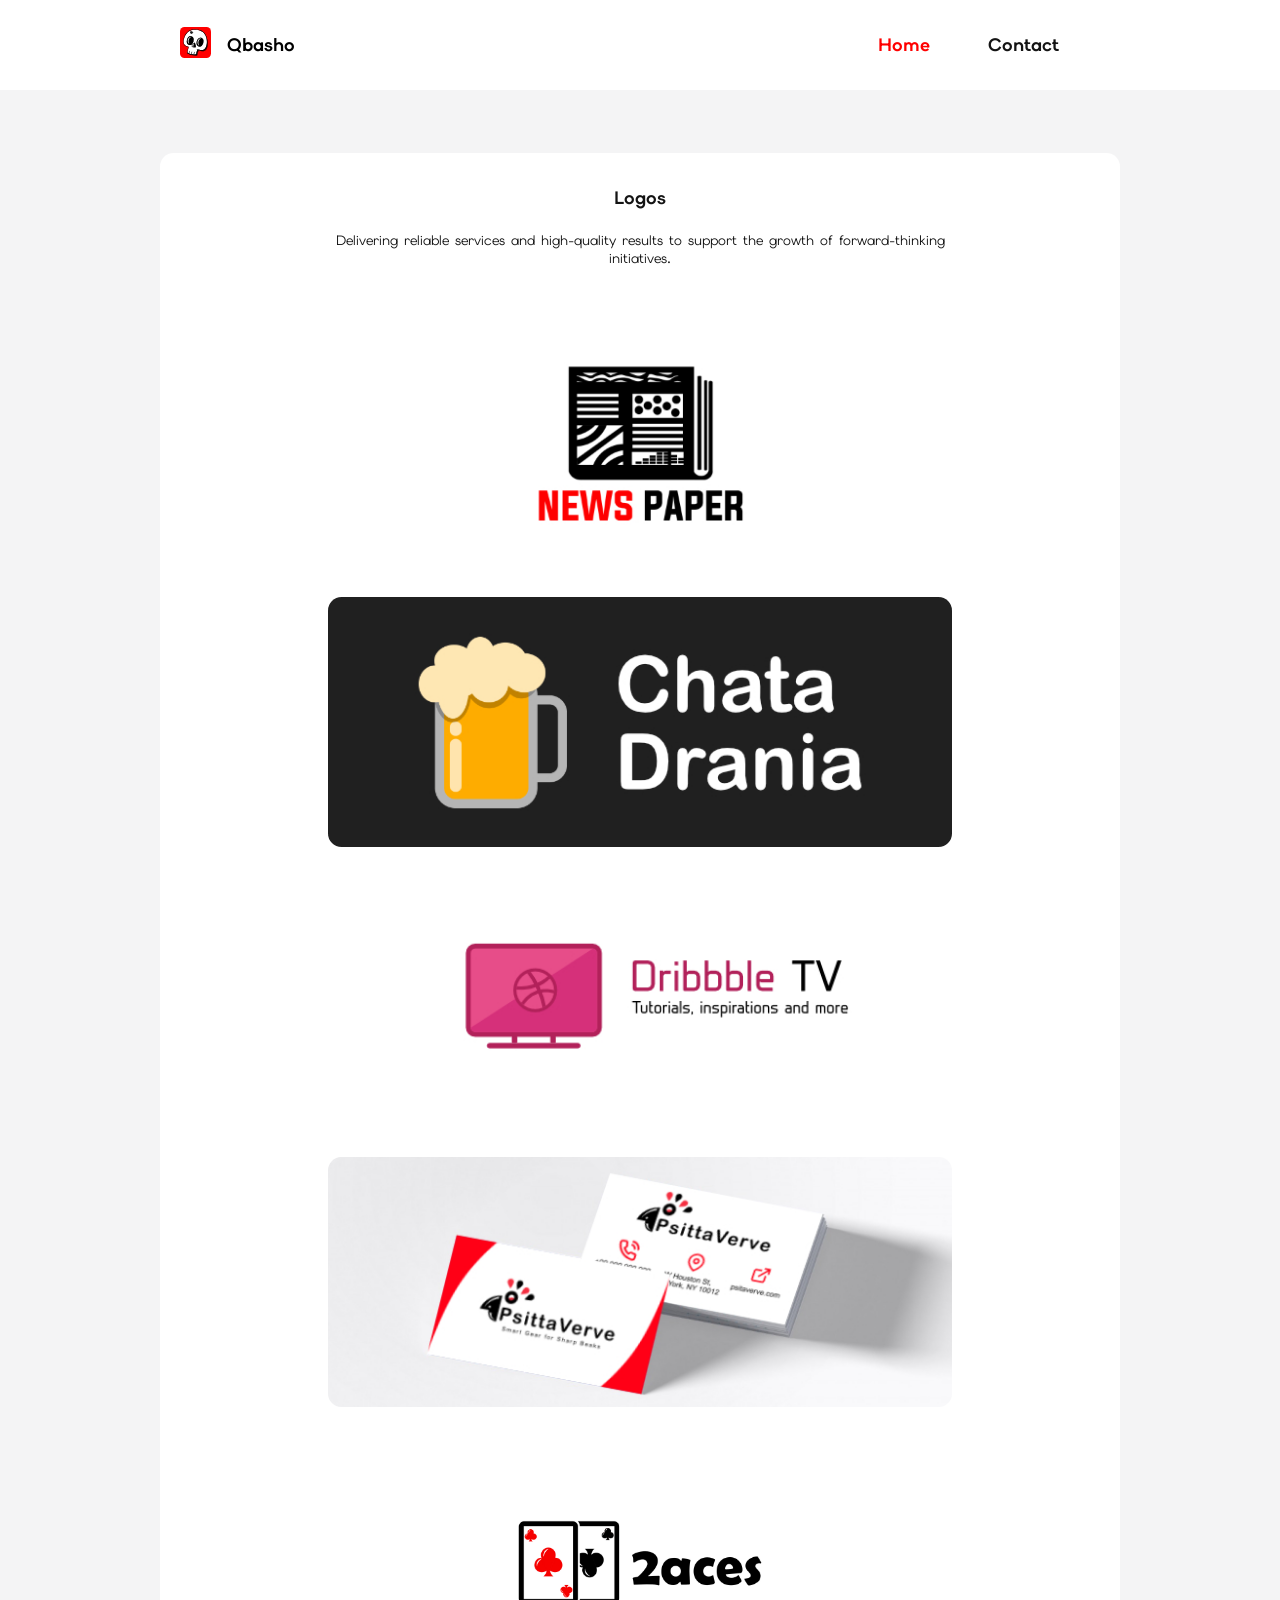
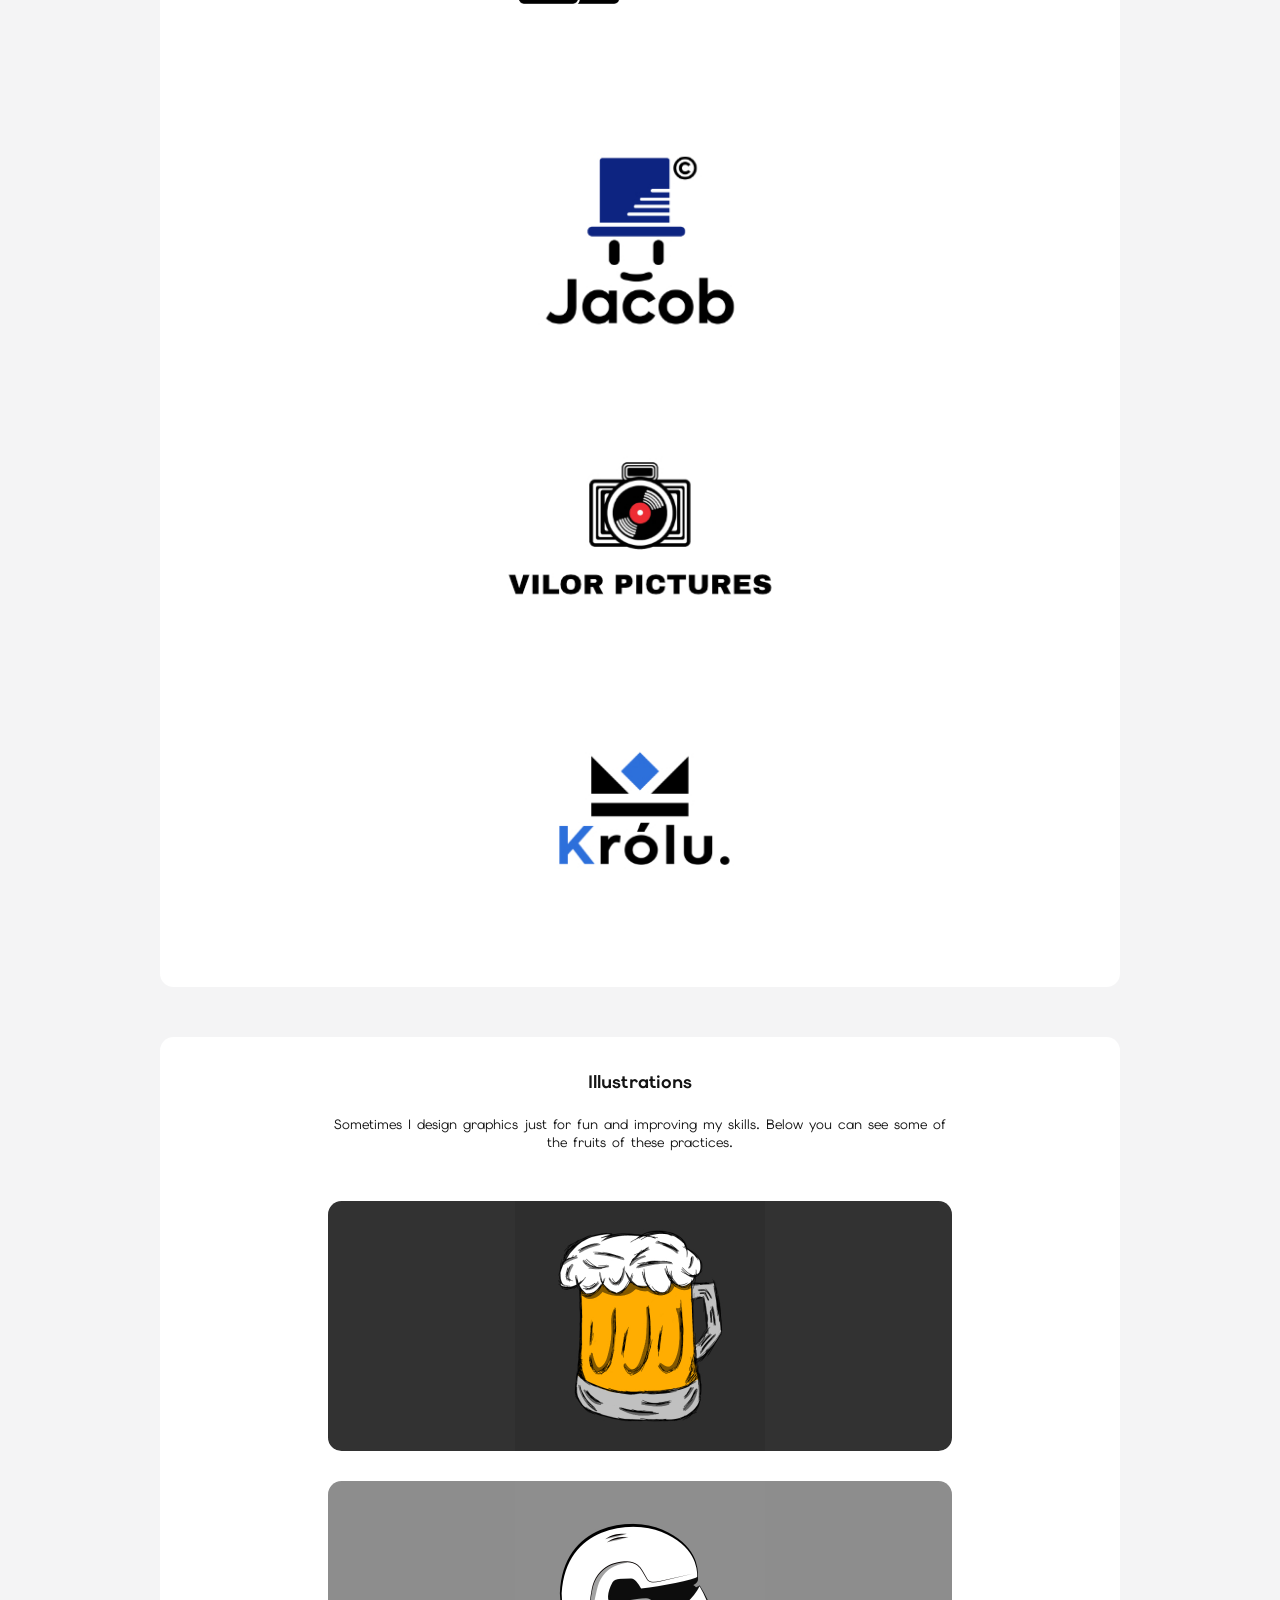
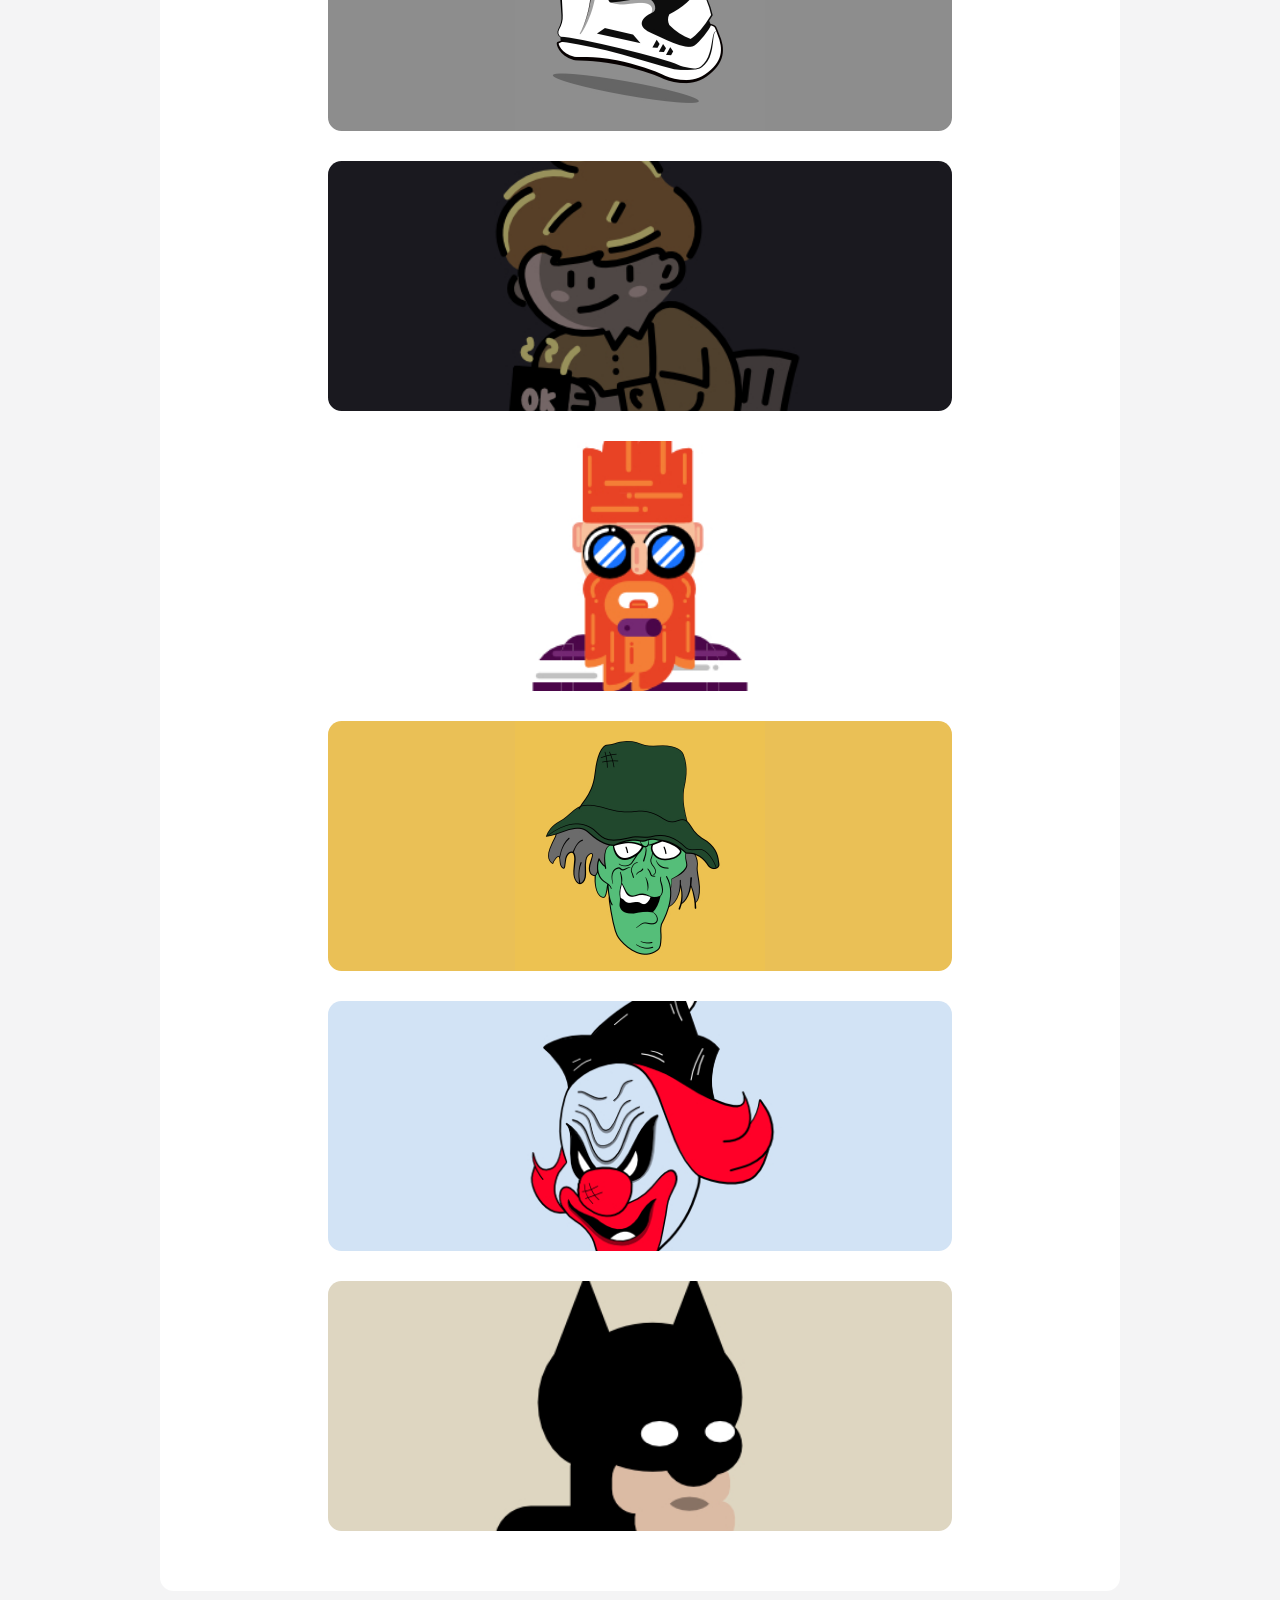
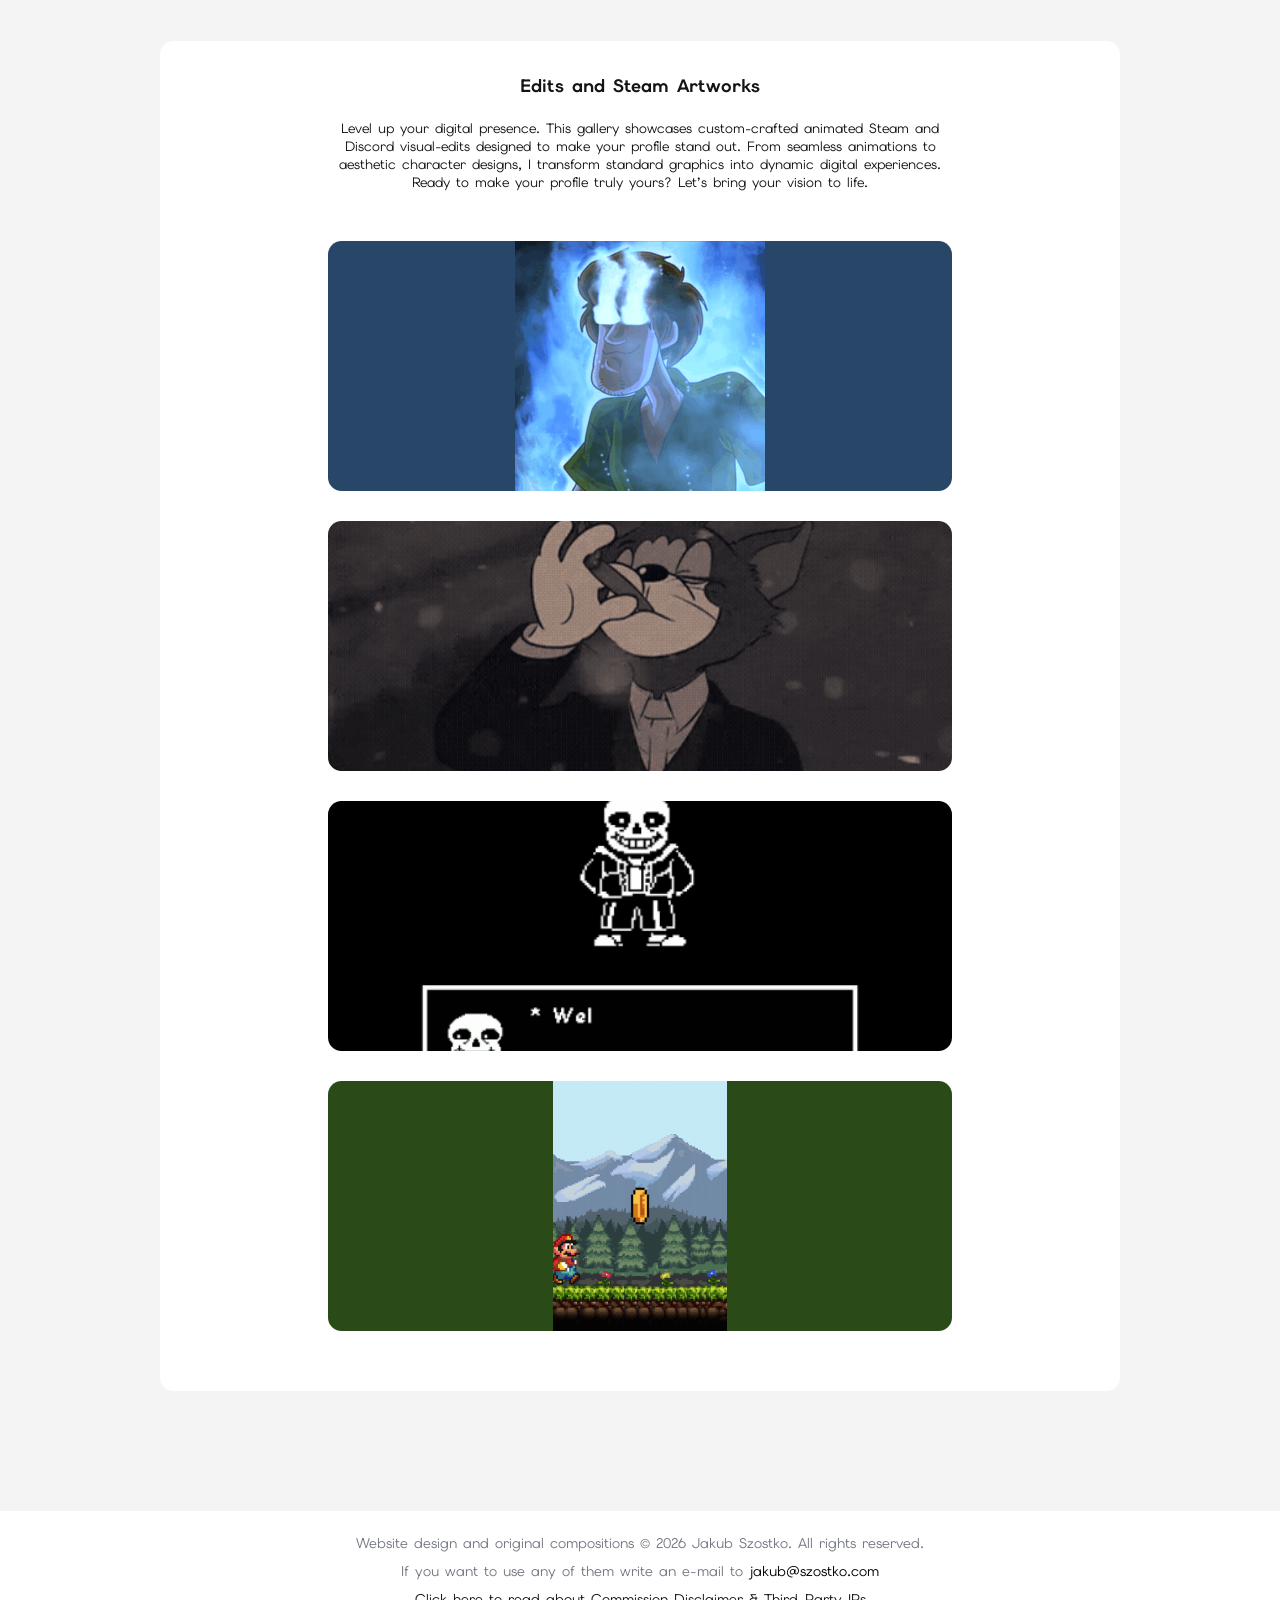
==== commit df1ed34a: "v1.5" ====
--- a/index.html
+++ b/index.html
@@ -2,7 +2,7 @@
 <html lang="en">
     <head>
         <title>Qbasho | Portfolio</title>
-        <link rel="shortcut icon" href="./assets/icon2.svg">
+        <link rel="shortcut icon" href="./assets/icon.svg">
         <link rel="preconnect" href="https://fonts.googleapis.com">
         <link rel="preconnect" href="https://fonts.gstatic.com" crossorigin>
         <link href="https://fonts.googleapis.com/css2?family=Elms+Sans:ital,wght@0,100..900;1,100..900&display=swap" rel="stylesheet">
@@ -11,7 +11,7 @@
     <body>
         <header class="header">
             <div class="brand-group">
-                <a href="./index.html"><img src="./assets/icon2.svg" class="logo"></a>
+                <a href="./index.html"><img src="./assets/icon.svg" class="logo"></a>
                 <a class="brand-name" style="font-weight: bold;">Qbasho</a>
             </div>
             <nav class="nav-links">
@@ -22,17 +22,27 @@
         <div id="page-container">   
             <div id="content-wrap">
                 <div class="background">
+                    <h1 class="title">Logos</h1>
+                    <p class="title">Delivering reliable services and high-quality results to support the growth of forward-thinking initiatives.</p>
+                    <div class="album">
+                        <img loading="lazy" src="./assets/album/paper.jpg">
+                        <img loading="lazy" src="./assets/album/dran.jpg">
+                        <img loading="lazy" src="./assets/album/dribbble.jpg">
+                        <img loading="lazy" src="./assets/album/psitta-mockup.jpg">
+                        <img loading="lazy" src="./assets/album/2aces.jpg">
+                        <img loading="lazy" src="./assets/album/jacob.jpg">                        
+                        <img loading="lazy" src="./assets/album/vilor.jpg">
+                        <img loading="lazy" src="./assets/album/krolu.jpg">
+                    </div>
+                </div>
+                <div class="background">
                     <h1 class="title">Illustrations</h1>
-                    <p class="title">Below you can see some illustrations that I drew.</p>
+                    <p class="title">Sometimes I design graphics just for fun and improving my skills. Below you can see some of the fruits of these practices.</p>
                     <div class="album">
                         <img loading="lazy" src="./assets/album/beer.jpg" style="background-color: #323232; object-fit: contain;">
                         <img loading="lazy" src="./assets/album/stormtrooper.jpg" style="background-color: #8D8D8D; object-fit: contain;">
-                        <img loading="lazy" src="./assets/album/qbasho.jpg" style="object-fit: contain; background-color: #FA170C;">
                         <img loading="lazy" src="./assets/album/ok.jpg">
-                        <img loading="lazy" src="./assets/album/vilor.jpg">
                         <img loading="lazy" src="./assets/album/stevie.jpg">
-                        <img loading="lazy" src="./assets/album/krolu.jpg">
-                        <img loading="lazy" src="./assets/album/cards.jpg">
                         <img loading="lazy" src="./assets/album/Hyde.jpg" style="background-color: #EAC056; object-fit: contain;">
                         <img loading="lazy" src="./assets/album/claun.jpg">
                         <img loading="lazy" src="./assets/album/batman.jpg">
@@ -42,10 +52,10 @@
                     <h1 class="title">Edits and Steam Artworks</h1>
                     <p class="title">Level up your digital presence. This gallery showcases custom-crafted animated Steam and Discord visual-edits designed to make your profile stand out. From seamless animations to aesthetic character designs, I transform standard graphics into dynamic digital experiences. Ready to make your profile truly yours? Let’s bring your vision to life.</p>
                     <div class="album">
-                        <img loading="lazy"  src="./assets/album/shaggy.gif">
+                        <img loading="lazy" style="object-fit: contain; background-color: #284668;"  src="./assets/album/shaggy.gif">
                         <img loading="lazy" src="./assets/album/Shelby_smoking.gif">
                         <img loading="lazy" src="./assets/album/SANS.gif">
-                        <img loading="lazy" src="./assets/album/mario.gif">
+                        <img loading="lazy" style="object-fit: contain; background-color: #2a4b18;"  src="./assets/album/mario.gif">
                     </div>
                 </div>
             </div>
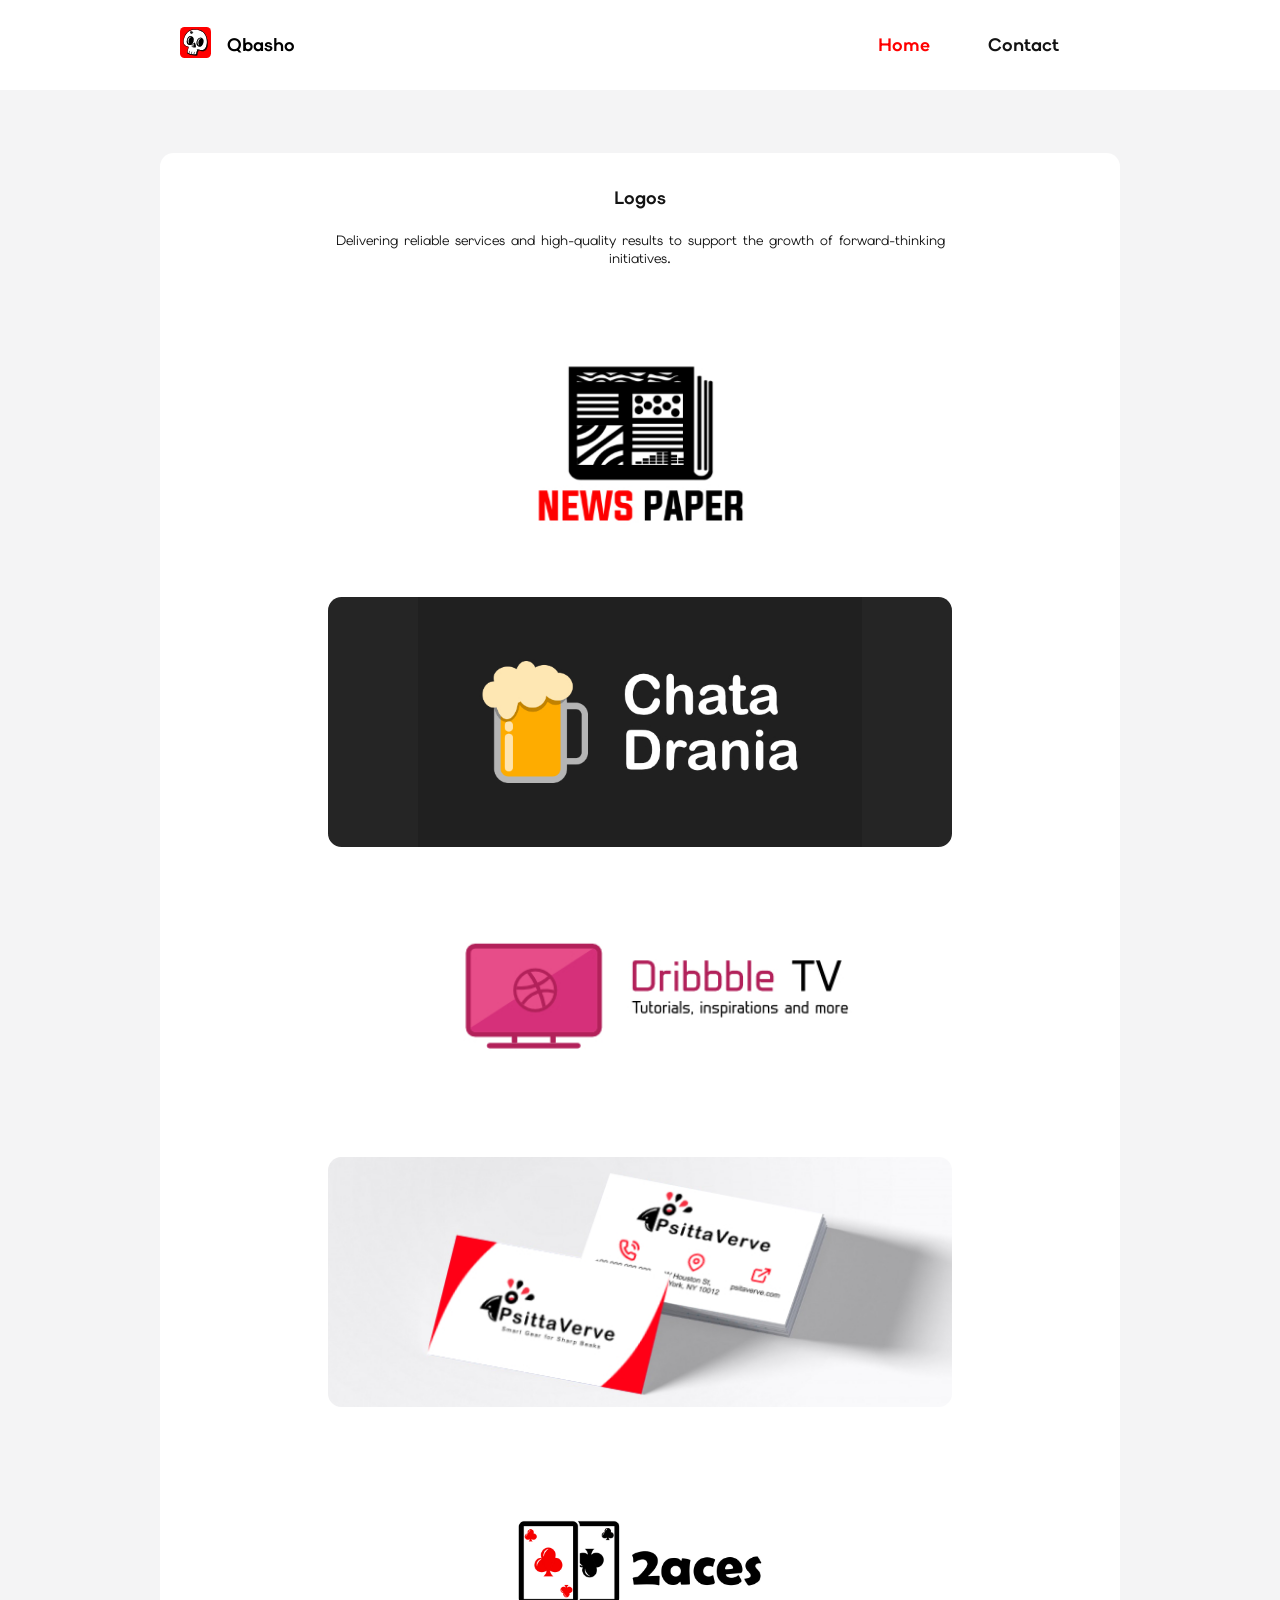
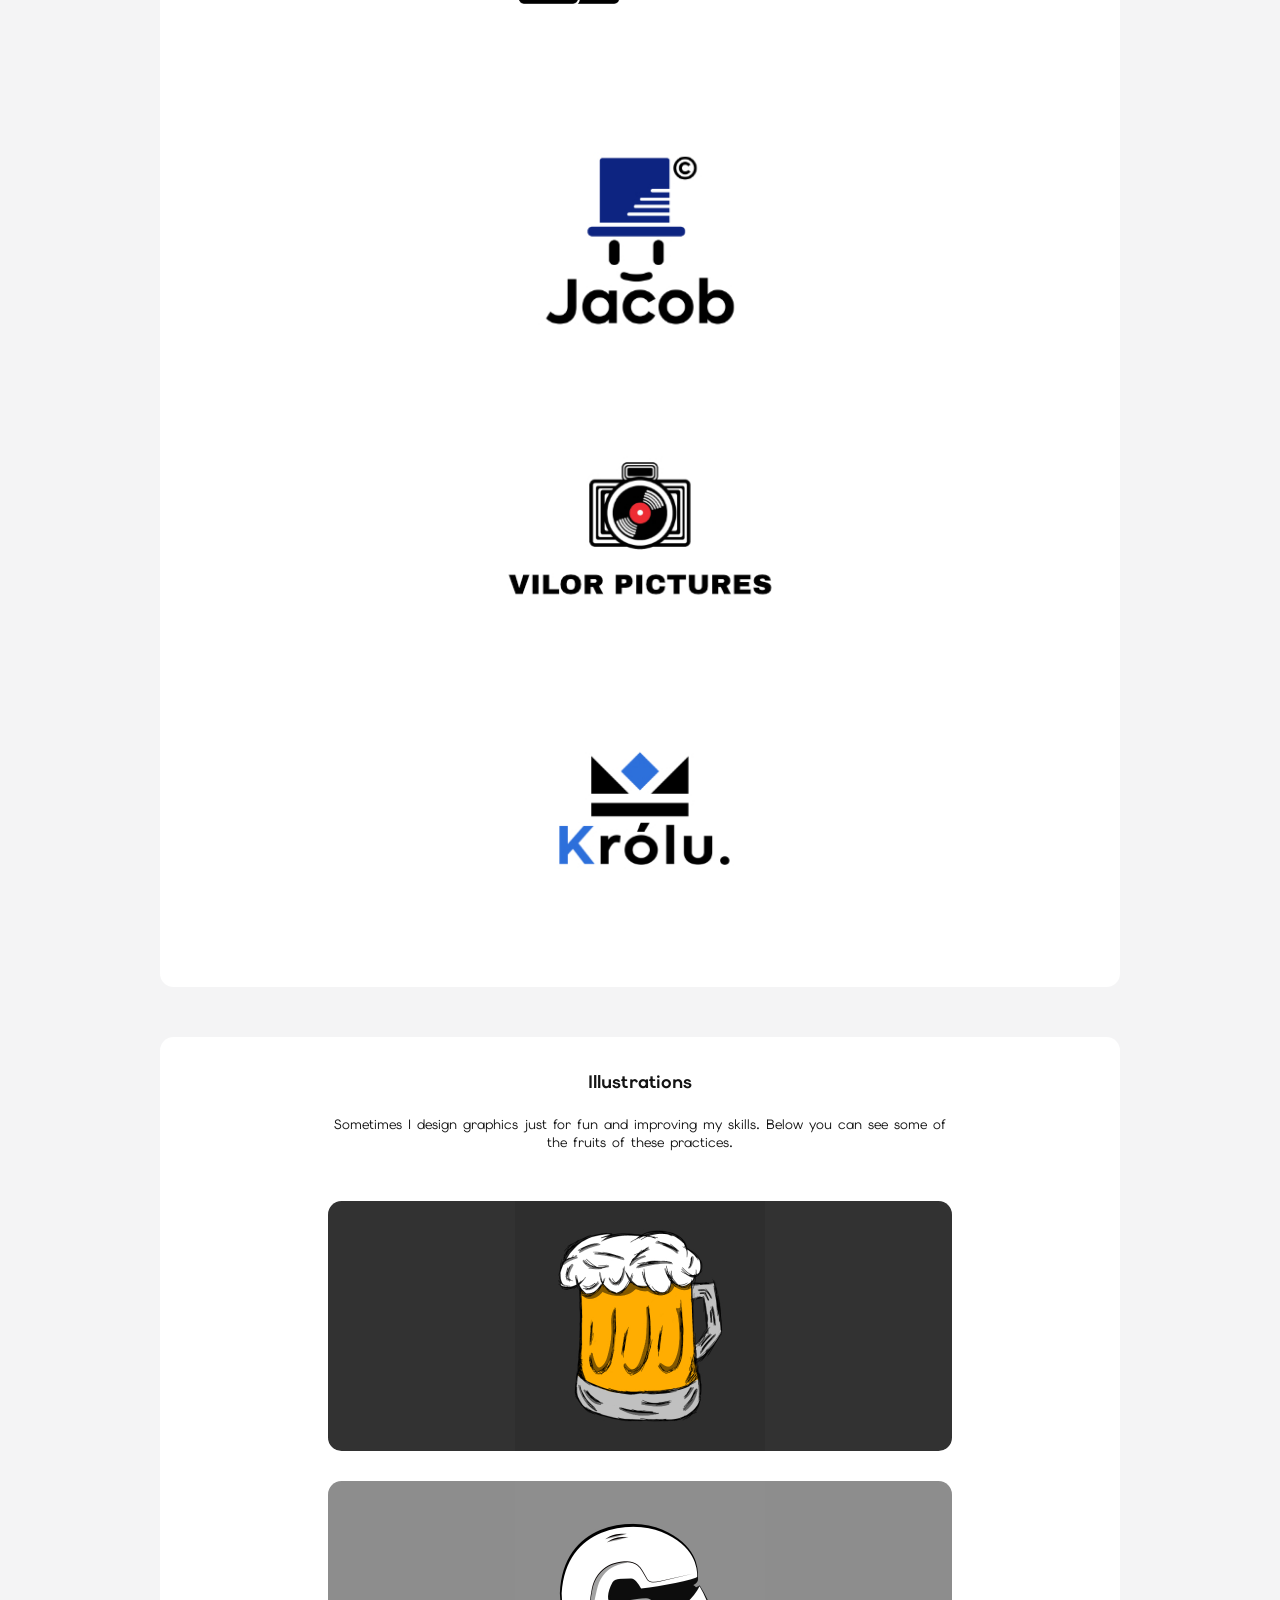
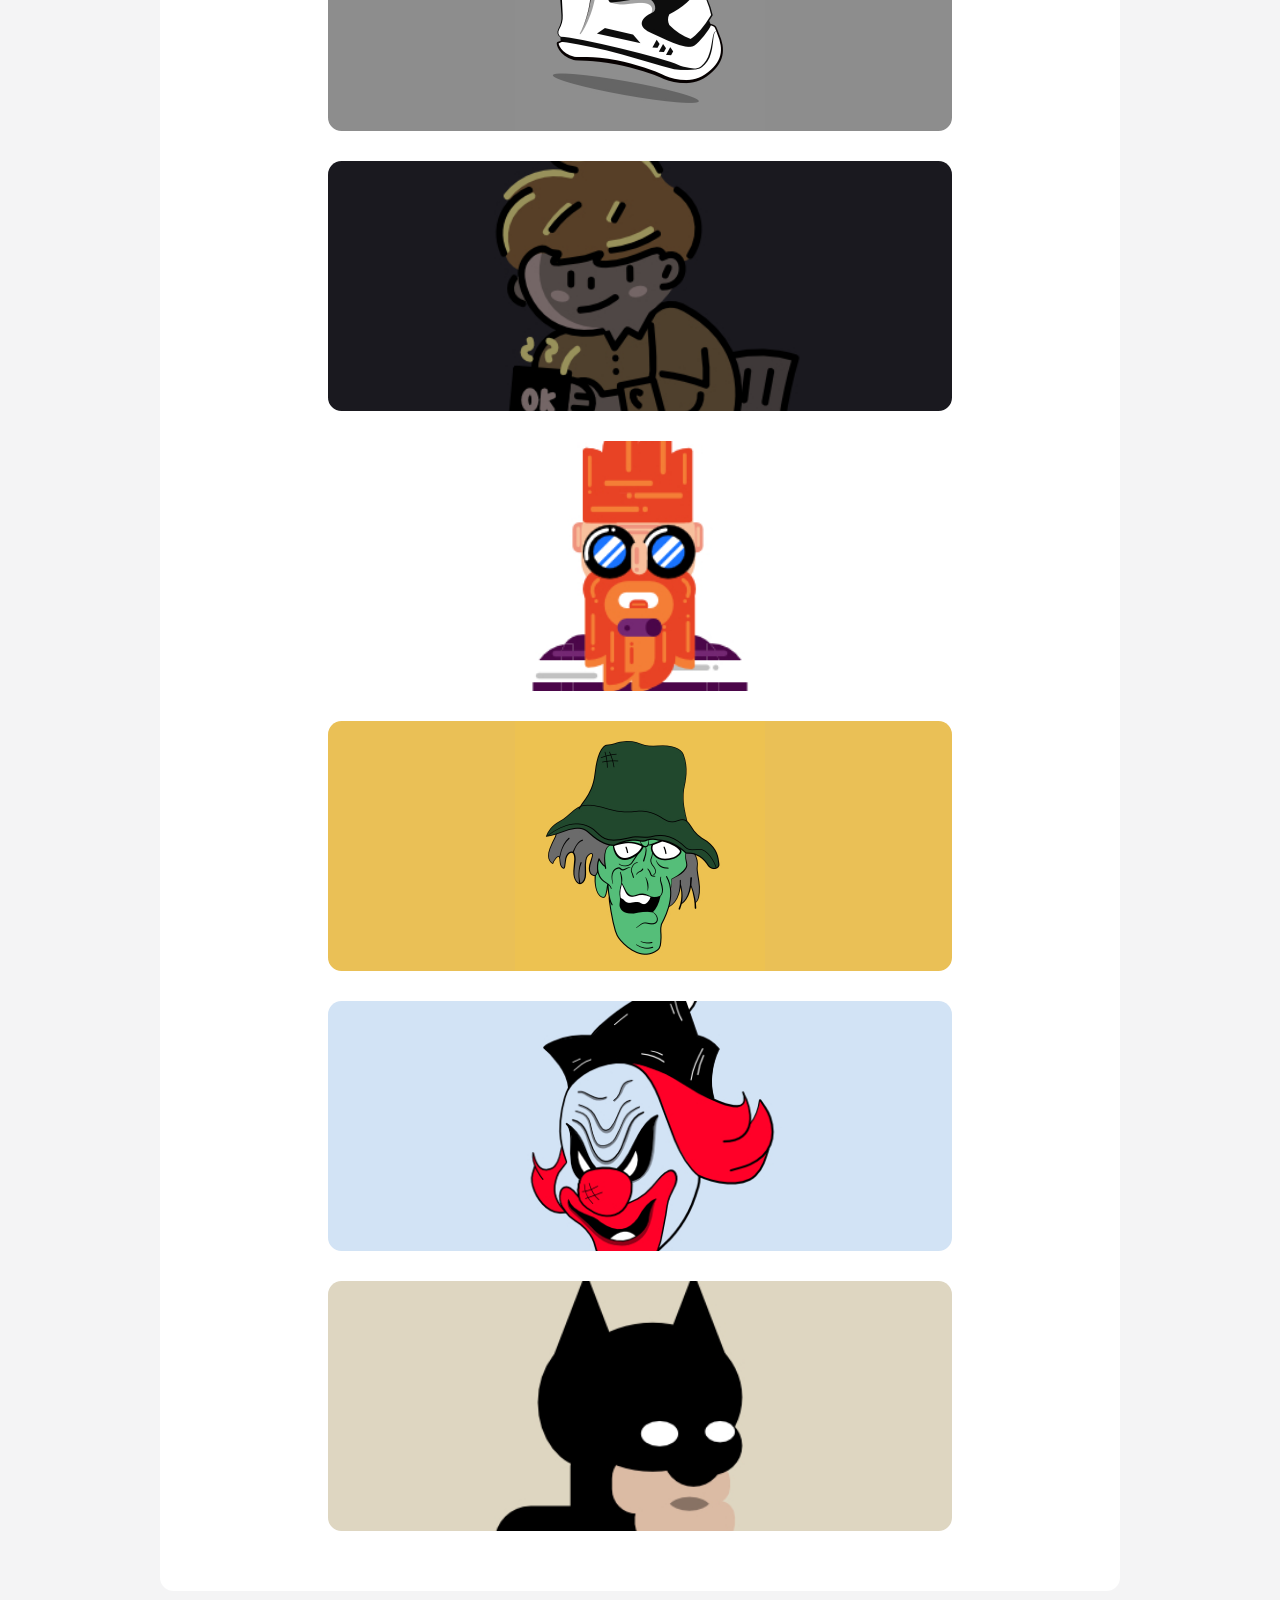
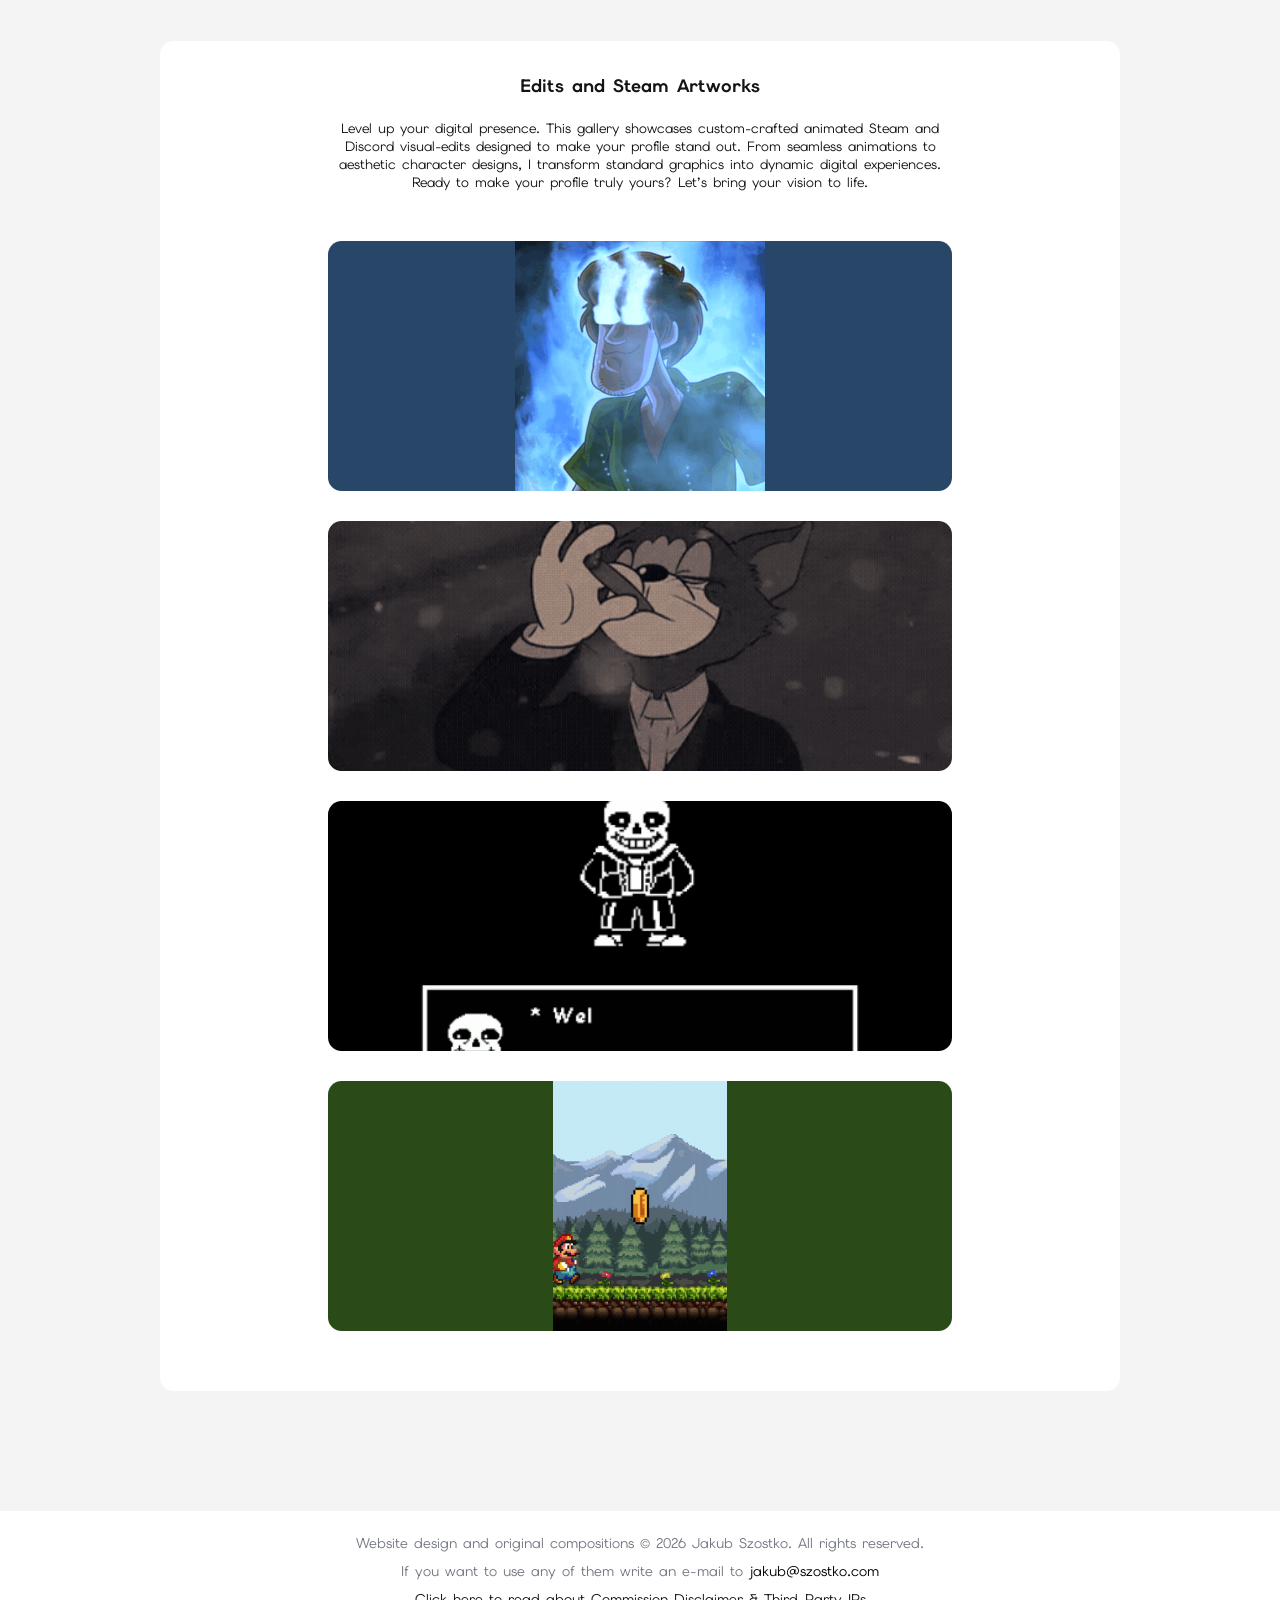
==== commit 1f6a034d: "color change and better cropping" ====
--- a/index.html
+++ b/index.html
@@ -26,7 +26,7 @@
                     <p class="title">Delivering reliable services and high-quality results to support the growth of forward-thinking initiatives.</p>
                     <div class="album">
                         <img loading="lazy" src="./assets/album/paper.jpg">
-                        <img loading="lazy" src="./assets/album/dran.jpg">
+                        <img loading="lazy" style="background-color: #252525; object-fit: contain;" src="./assets/album/dran.jpg">
                         <img loading="lazy" src="./assets/album/dribbble.jpg">
                         <img loading="lazy" src="./assets/album/psitta-mockup.jpg">
                         <img loading="lazy" src="./assets/album/2aces.jpg">
